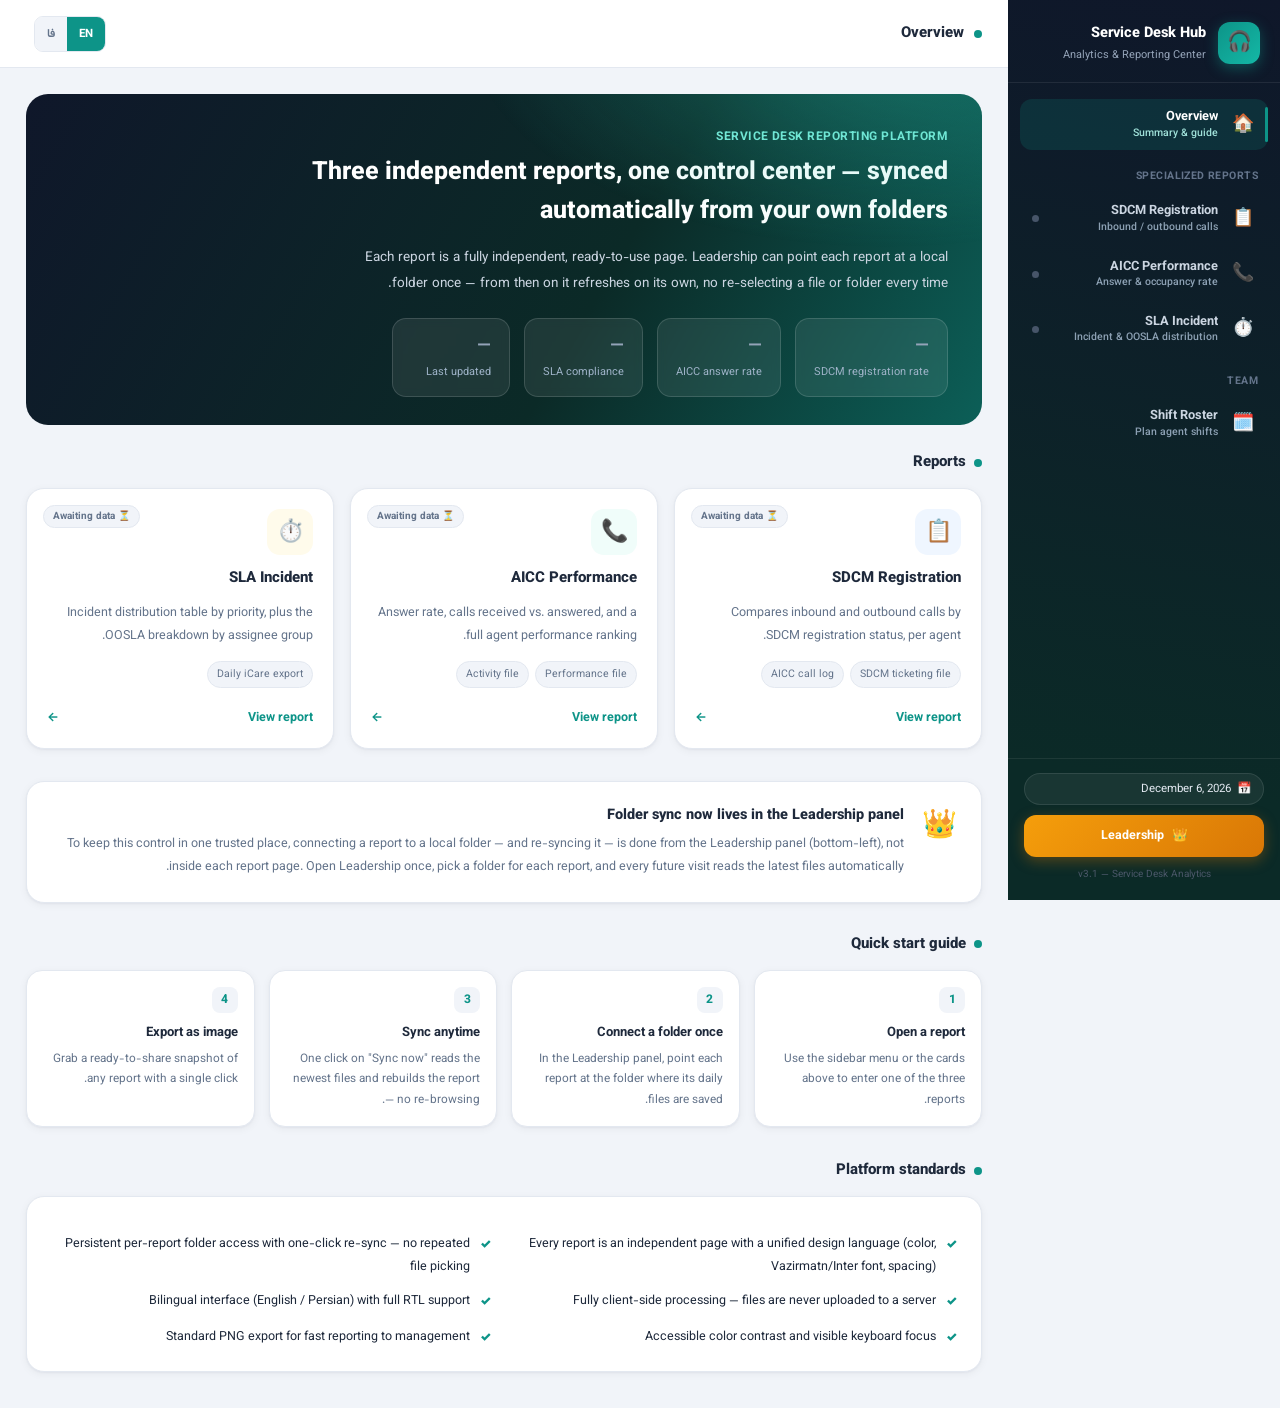
==== public/dashboard/index.html @ fbd374f7 "chore: baseline Service Desk Hub" ====
<!DOCTYPE html>
<html lang="en" dir="rtl">
<head>
<meta charset="UTF-8">
<meta name="viewport" content="width=device-width, initial-scale=1.0">
<title>Service Desk Analytics Hub</title>
<link rel="icon" href="data:image/svg+xml,%3Csvg xmlns='http://www.w3.org/2000/svg' viewBox='0 0 100 100'%3E%3Crect width='100' height='100' rx='22' fill='%230D9488'/%3E%3Ctext x='50' y='66' font-size='54' text-anchor='middle' fill='white' font-family='Arial'%3E%E2%97%8E%3C/text%3E%3C/svg%3E">
<!-- perf: XLSX only runs inside the three report iframes (each bundles its own copy) — not needed here. -->
<link rel="preconnect" href="https://fonts.googleapis.com" crossorigin>
<link rel="preconnect" href="https://fonts.gstatic.com" crossorigin>
<link rel="stylesheet" media="print" onload="this.media='all'"
      href="https://fonts.googleapis.com/css2?family=Vazirmatn:wght@400;500;600;700;800;900&family=Inter:wght@400;500;600;700;800&display=swap">
<noscript><link rel="stylesheet" href="https://fonts.googleapis.com/css2?family=Vazirmatn:wght@400;500;600;700;800;900&family=Inter:wght@400;500;600;700;800&display=swap"></noscript>
<style>
  :root{
    --bg:#FFFFFF; --panel:#FFFFFF; --panel-alt:#F1F4F9; --border:#E3E8F0;
    --text:#1E293B; --muted:#64748B; --teal:#0D9488; --teal-dark:#0B7A70; --amber:#D97706; --red:#DC2626; --blue:#2563EB;
    --shadow: 0 1px 2px rgba(15,23,42,0.04), 0 2px 8px rgba(15,23,42,0.05);
    --shadow-lg: 0 8px 24px rgba(15,23,42,0.10), 0 2px 6px rgba(15,23,42,0.06);
    --sidebar-w: 272px; --topbar-h: 68px;
  }
  *{ box-sizing:border-box; }
  html,body{ height:100%; }
  body{ margin:0; background:var(--panel-alt); color:var(--text); font-family:'Vazirmatn','Inter','Segoe UI',sans-serif; -webkit-font-smoothing:antialiased; }
  button,input,select{ font-family:inherit; }
  :focus-visible{ outline:2px solid var(--teal); outline-offset:2px; border-radius:6px; }
  @media (prefers-reduced-motion: reduce){ *{ animation-duration:0.01ms !important; transition-duration:0.01ms !important; } }

  .shell{ display:flex; min-height:100vh; }

  .sidebar{ width:var(--sidebar-w); flex-shrink:0; background:linear-gradient(190deg,#0F172A 0%, #0B2A27 85%); color:#E2E8F0; display:flex; flex-direction:column; position:sticky; top:0; height:100vh; z-index:40; transition:transform .25s ease; }
  .brand{ display:flex; align-items:center; gap:12px; padding:22px 20px 18px; border-bottom:1px solid rgba(255,255,255,0.08); }
  .brand-icon{ width:42px; height:42px; border-radius:12px; background:linear-gradient(135deg,var(--teal),#14B8A6); display:flex; align-items:center; justify-content:center; font-size:20px; box-shadow:0 4px 14px rgba(13,148,136,0.45); flex-shrink:0; }
  .brand-title{ font-size:14.5px; font-weight:800; color:#fff; }
  .brand-sub{ font-size:11px; color:#94A3B8; margin-top:2px; }

  .nav{ padding:16px 12px; display:flex; flex-direction:column; gap:4px; flex:1; overflow-y:auto; }
  .nav-group-label{ font-size:10.5px; color:#64748B; font-weight:700; letter-spacing:.04em; margin:14px 10px 4px; text-transform:uppercase; }
  .nav-item{ display:flex; align-items:center; gap:12px; width:100%; text-align:right; background:transparent; border:none; border-radius:12px; padding:10px 12px; cursor:pointer; color:#CBD5E1; position:relative; transition:background .15s, color .15s; }
  html[dir="ltr"] .nav-item{ text-align:left; }
  .nav-item:hover{ background:rgba(255,255,255,0.06); color:#fff; }
  .nav-item.active{ background:rgba(13,148,136,0.18); color:#fff; }
  .nav-item.active::before{ content:""; position:absolute; right:0; top:8px; bottom:8px; width:3px; border-radius:3px; background:var(--teal); }
  .nav-icon{ font-size:18px; width:26px; text-align:center; flex-shrink:0; }
  .nav-label{ display:flex; flex-direction:column; gap:1px; line-height:1.3; min-width:0; flex:1; }
  .nav-label b{ font-size:12.8px; font-weight:700; white-space:nowrap; overflow:hidden; text-overflow:ellipsis; }
  .nav-label small{ font-size:10.5px; color:#8CA0B3; font-weight:500; white-space:nowrap; overflow:hidden; text-overflow:ellipsis; }
  .nav-item.active .nav-label small{ color:#9FE0D8; }
  .nav-dot{ width:7px; height:7px; border-radius:50%; flex-shrink:0; background:#475569; }
  .nav-dot.ready{ background:#2DD4BF; box-shadow:0 0 0 3px rgba(45,212,191,0.18); }

  .sidebar-footer{ padding:14px 16px 18px; border-top:1px solid rgba(255,255,255,0.08); display:flex; flex-direction:column; gap:10px; }
  .date-chip{ display:inline-flex; align-items:center; gap:6px; background:rgba(255,255,255,0.06); border:1px solid rgba(255,255,255,0.1); color:#E2E8F0; font-size:11.5px; padding:6px 12px; border-radius:999px; }
  .lead-btn{ display:flex; align-items:center; justify-content:center; gap:8px; width:100%; background:linear-gradient(135deg,#F59E0B,#D97706); color:#fff; border:none; border-radius:12px; padding:11px 14px; font-size:12.5px; font-weight:700; cursor:pointer; box-shadow:0 4px 14px rgba(217,119,6,0.35); transition:transform .15s; }
  .lead-btn:hover{ transform:translateY(-1px); }
  .lead-btn.unlocked{ background:linear-gradient(135deg,#14B8A6,#0D9488); box-shadow:0 4px 14px rgba(13,148,136,0.35); }
  .version{ font-size:10px; color:#4B5768; text-align:center; }
  .sidebar-close{ display:none; margin-inline-start:auto; background:rgba(255,255,255,0.08); border:1px solid rgba(255,255,255,0.14); color:#fff; border-radius:8px; width:28px; height:28px; cursor:pointer; }

  .main{ flex:1; min-width:0; display:flex; flex-direction:column; }
  .topbar{ height:var(--topbar-h); flex-shrink:0; background:#fff; border-bottom:1px solid var(--border); display:flex; align-items:center; justify-content:space-between; padding:0 26px; position:sticky; top:0; z-index:30; }
  .crumb{ display:flex; align-items:center; gap:10px; font-size:15px; font-weight:800; }
  .crumb .eyebrow-dot{ width:8px; height:8px; border-radius:50%; background:var(--teal); }
  .topbar-actions{ display:flex; gap:8px; align-items:center; }
  .tbtn{ display:inline-flex; align-items:center; gap:6px; background:var(--panel-alt); border:1px solid var(--border); color:var(--text); border-radius:9px; padding:8px 14px; font-size:12.5px; cursor:pointer; font-weight:600; transition:.15s; text-decoration:none; }
  .tbtn:hover{ border-color:var(--teal); background:#F0FDFA; }
  .tbtn.small{ padding:6px 10px; font-size:11.5px; }
  .lang-switch{ display:flex; border:1px solid var(--border); border-radius:9px; overflow:hidden; }
  .lang-switch button{ background:var(--panel-alt); border:none; padding:8px 12px; font-size:11.5px; font-weight:700; cursor:pointer; color:var(--muted); }
  .lang-switch button.active{ background:var(--teal); color:#fff; }

  .content{ padding:26px; flex:1; }
  .tab-panel{ display:none; animation:fadeUp .35s ease; }
  .tab-panel.active{ display:block; }
  @keyframes fadeUp{ from{ opacity:0; transform:translateY(8px);} to{ opacity:1; transform:translateY(0);} }

  .hero{ background:linear-gradient(120deg,#0F172A 0%, #0B2A27 60%, #0D9488 140%); border-radius:22px; padding:34px 34px 28px; color:#fff; position:relative; overflow:hidden; margin-bottom:26px; }
  .hero::after{ content:""; position:absolute; inset:0; background:radial-gradient(420px 220px at 90% -20%, rgba(45,212,191,0.35), transparent); pointer-events:none; }
  .hero-eyebrow{ font-size:12px; font-weight:700; color:#7DEAD9; letter-spacing:.04em; text-transform:uppercase; position:relative; }
  .hero h1{ font-size:25px; font-weight:800; margin:8px 0 10px; position:relative; max-width:660px; line-height:1.55; }
  .hero p{ font-size:13.5px; color:#CBD5E1; max-width:620px; line-height:1.9; position:relative; }
  .hero-stats{ display:flex; gap:14px; margin-top:22px; flex-wrap:wrap; position:relative; }
  .hero-stat{ background:rgba(255,255,255,0.08); border:1px solid rgba(255,255,255,0.14); border-radius:14px; padding:12px 18px; backdrop-filter:blur(4px); min-width:118px; }
  .hero-stat b{ display:block; font-size:18px; font-weight:800; }
  .hero-stat span{ font-size:11px; color:#9FB3C8; }
  .hero-stat.good b{ color:#7DEAD9; }
  .hero-stat.warn b{ color:#FCD34D; }
  .hero-stat.muted b{ color:#94A3B8; }

  .section-title{ font-size:15px; font-weight:800; margin:0 0 14px; display:flex; align-items:center; gap:8px; }
  .section-title .dot{ width:8px; height:8px; border-radius:50%; background:var(--teal); }

  .card-grid{ display:grid; grid-template-columns:repeat(3,1fr); gap:16px; margin-bottom:32px; }
  @media (max-width:1100px){ .card-grid{ grid-template-columns:1fr 1fr; } }
  @media (max-width:700px){ .card-grid{ grid-template-columns:1fr; } }
  .report-card{ background:var(--panel); border:1px solid var(--border); border-radius:18px; padding:20px; box-shadow:var(--shadow); display:flex; flex-direction:column; gap:12px; cursor:pointer; transition:transform .18s, box-shadow .18s, border-color .18s; position:relative; }
  .report-card:hover{ transform:translateY(-3px); box-shadow:var(--shadow-lg); border-color:var(--teal); }
  .rc-icon{ width:46px; height:46px; border-radius:13px; display:flex; align-items:center; justify-content:center; font-size:22px; }
  .rc-icon.blue{ background:#EFF6FF; } .rc-icon.teal{ background:#F0FDFA; } .rc-icon.amber{ background:#FFFBEB; }
  .rc-title{ font-size:15px; font-weight:800; }
  .rc-desc{ font-size:12.5px; color:var(--muted); line-height:1.8; }
  .rc-meta{ display:flex; flex-wrap:wrap; gap:6px; margin-top:2px; }
  .rc-chip{ font-size:10.5px; background:var(--panel-alt); border:1px solid var(--border); color:var(--muted); padding:4px 9px; border-radius:999px; }
  .rc-badge{ position:absolute; top:16px; left:16px; font-size:10px; font-weight:700; padding:3px 9px; border-radius:999px; }
  .rc-badge.ready{ background:#F0FDFA; color:var(--teal-dark); border:1px solid #99E6DC; }
  .rc-badge.pending{ background:var(--panel-alt); color:var(--muted); border:1px solid var(--border); }
  .rc-cta{ margin-top:auto; display:flex; align-items:center; justify-content:space-between; font-size:12.5px; font-weight:700; color:var(--teal); padding-top:8px; }

  .info-callout{ background:var(--panel); border:1px solid var(--border); border-radius:18px; padding:22px 24px; box-shadow:var(--shadow); margin-bottom:30px; display:flex; gap:18px; align-items:flex-start; }
  .info-callout .fc-icon{ font-size:28px; flex-shrink:0; }
  .info-callout h3{ font-size:14.5px; margin:0 0 6px; font-weight:800; }
  .info-callout p{ font-size:12.5px; color:var(--muted); line-height:1.85; margin:0; }

  .guide-grid{ display:grid; grid-template-columns:repeat(4,1fr); gap:14px; margin-bottom:32px; }
  @media (max-width:900px){ .guide-grid{ grid-template-columns:1fr 1fr; } }
  @media (max-width:520px){ .guide-grid{ grid-template-columns:1fr; } }
  .guide-step{ background:var(--panel); border:1px solid var(--border); border-radius:16px; padding:16px; box-shadow:var(--shadow); }
  .guide-num{ width:26px; height:26px; border-radius:8px; background:var(--panel-alt); color:var(--teal); font-weight:800; font-size:12px; display:flex; align-items:center; justify-content:center; margin-bottom:10px; }
  .guide-step h4{ font-size:13px; margin:0 0 6px; font-weight:700; }
  .guide-step p{ font-size:11.8px; color:var(--muted); line-height:1.75; margin:0; }

  .standards-panel{ background:var(--panel); border:1px solid var(--border); border-radius:18px; padding:22px 24px; box-shadow:var(--shadow); margin-bottom:10px; }
  .standards-grid{ display:grid; grid-template-columns:repeat(2,1fr); gap:12px 26px; margin-top:14px; }
  @media (max-width:760px){ .standards-grid{ grid-template-columns:1fr; } }
  .standard-item{ display:flex; align-items:flex-start; gap:10px; font-size:12.5px; color:var(--text); line-height:1.8; }
  .standard-item .chk{ color:var(--teal); font-weight:900; flex-shrink:0; margin-top:1px; }

  .frame-head{ display:flex; align-items:center; justify-content:space-between; flex-wrap:wrap; gap:10px; margin-bottom:14px; }
  .frame-head-text h2{ font-size:16.5px; margin:0 0 4px; font-weight:800; }
  .frame-head-text p{ font-size:12px; color:var(--muted); margin:0; max-width:560px; line-height:1.8; }
  .frame-actions{ display:flex; gap:8px; }
  .frame-wrap{ background:#fff; border:1px solid var(--border); border-radius:18px; overflow:hidden; box-shadow:var(--shadow-lg); }
  .frame-wrap iframe{ width:100%; height:80vh; min-height:640px; border:none; display:block; background:#fff; }
  .frame-wrap:fullscreen iframe{ height:100vh; }

  .lead-overlay{ position:fixed; inset:0; background:rgba(15,23,42,0.55); backdrop-filter:blur(2px); z-index:200; display:none; align-items:center; justify-content:center; padding:20px; }
  .lead-overlay.show{ display:flex; }
  .lead-modal{ background:#fff; border-radius:18px; padding:26px; width:100%; max-width:420px; box-shadow:var(--shadow-lg); }
  .lead-modal h3{ font-size:15px; margin:0 0 6px; font-weight:800; }
  .lead-modal p{ font-size:12px; color:var(--muted); margin:0 0 14px; line-height:1.8; }
  .lead-modal input{ width:100%; border:1px solid var(--border); border-radius:10px; padding:11px 14px; font-size:13px; margin-bottom:12px; direction:ltr; text-align:left; }
  .lead-modal .lead-actions{ display:flex; gap:8px; justify-content:flex-end; }
  .lead-modal .err-msg{ color:var(--red); font-size:11.5px; margin:-6px 0 12px; display:none; }

  .lead-drawer{ position:fixed; inset:0; background:rgba(15,23,42,0.5); z-index:190; display:none; align-items:stretch; justify-content:flex-end; }
  .lead-drawer.show{ display:flex; }
  .lead-panel{ width:560px; max-width:94vw; background:#fff; height:100%; overflow-y:auto; padding:26px; box-shadow:-10px 0 30px rgba(0,0,0,.2); }
  .lead-panel-head{ display:flex; align-items:center; justify-content:space-between; margin-bottom:6px; }
  .lead-panel-head h3{ font-size:16px; margin:0; font-weight:800; display:flex; align-items:center; gap:8px; }
  .lead-badge{ font-size:10px; font-weight:700; background:#FEF3C7; color:#92400E; border:1px solid #FDE68A; padding:3px 9px; border-radius:999px; }
  .lead-close{ background:var(--panel-alt); border:1px solid var(--border); border-radius:8px; width:30px; height:30px; cursor:pointer; font-size:14px; }
  .lead-note{ font-size:11.8px; color:var(--muted); line-height:1.85; margin:10px 0 20px; background:var(--panel-alt); border:1px solid var(--border); border-radius:12px; padding:12px 14px; }
  .lead-row{ border:1px solid var(--border); border-radius:14px; padding:14px; margin-bottom:14px; }
  .lead-row-label{ font-size:12.5px; font-weight:700; margin-bottom:10px; display:flex; align-items:center; gap:6px; }
  .lead-sub-label{ font-size:10.5px; color:var(--muted); font-weight:700; text-transform:uppercase; letter-spacing:.03em; margin:10px 0 6px; }
  .folder-sync-row{ display:flex; align-items:center; gap:8px; flex-wrap:wrap; }
  .folder-status-text{ font-size:11px; color:var(--muted); flex:1; min-width:140px; }
  .lead-row input[type=url]{ width:100%; border:1px solid var(--border); border-radius:9px; padding:9px 11px; font-size:11.8px; direction:ltr; text-align:left; margin-bottom:8px; }
  .lead-row-actions{ display:flex; align-items:center; justify-content:space-between; gap:8px; flex-wrap:wrap; }
  .lead-auto{ font-size:11px; color:var(--muted); display:flex; align-items:center; gap:5px; }
  .lead-interval{ width:44px; border:1px solid var(--border); border-radius:6px; padding:3px 5px; font-size:11px; text-align:center; }
  .lead-divider{ border:none; border-top:1px dashed var(--border); margin:12px 0; }
  .lead-logout{ margin-top:6px; width:100%; }

  .hamburger{ display:none; width:38px; height:38px; border-radius:10px; border:1px solid var(--border); background:#fff; align-items:center; justify-content:center; font-size:16px; cursor:pointer; }
  .backdrop{ display:none; position:fixed; inset:0; background:rgba(15,23,42,0.45); z-index:39; }
  .backdrop.show{ display:block; }
  @media (max-width:960px){
    .sidebar{ position:fixed; right:0; top:0; transform:translateX(100%); box-shadow:-10px 0 30px rgba(0,0,0,0.25); }
    .sidebar.open{ transform:translateX(0); }
    .sidebar-close{ display:block; }
    .hamburger{ display:flex; }
    .card-grid, .guide-grid{ grid-template-columns:1fr; }
    .content{ padding:16px; }
    .hero{ padding:24px 18px; }
    .topbar{ padding:0 14px; }
    .info-callout{ flex-direction:column; }
  }

  /* ---------- Roster ---------- */
  .roster-toolbar{ display:flex; align-items:center; justify-content:space-between; flex-wrap:wrap; gap:10px; margin-bottom:16px; }
  .roster-week-nav{ display:flex; align-items:center; gap:8px; }
  .roster-week-label{ font-size:12.5px; font-weight:700; color:var(--text); background:var(--panel-alt); border:1px solid var(--border); border-radius:9px; padding:8px 14px; min-width:170px; text-align:center; }
  .roster-add-row{ display:flex; align-items:center; gap:8px; flex-wrap:wrap; }
  .roster-add-row select, .roster-add-row input{ border:1px solid var(--border); border-radius:9px; padding:8px 10px; font-size:12px; }
  .roster-wrap{ background:var(--panel); border:1px solid var(--border); border-radius:18px; box-shadow:var(--shadow); overflow-x:auto; padding:6px; }
  table.roster-table{ border-collapse:separate; border-spacing:0 6px; width:100%; min-width:760px; }
  table.roster-table th{ font-size:11.5px; font-weight:700; color:var(--muted); text-align:center; padding:6px 8px; }
  table.roster-table th.today-col{ color:var(--teal-dark); }
  table.roster-table td{ padding:4px 6px; text-align:center; }
  table.roster-table td.agent-col, table.roster-table th.agent-col{ text-align:right; min-width:190px; position:sticky; right:0; background:var(--panel-alt); border-radius:12px 0 0 12px; }
  html[dir="ltr"] table.roster-table td.agent-col, html[dir="ltr"] table.roster-table th.agent-col{ text-align:left; right:auto; left:0; border-radius:0 12px 12px 0; }
  table.roster-table th.agent-col{ background:transparent; }
  table.roster-table tr td{ background:var(--panel-alt); }
  table.roster-table tr td:first-child{ border-radius:12px 0 0 12px; }
  html[dir="ltr"] table.roster-table tr td:first-child{ border-radius:0 12px 12px 0; }
  table.roster-table tr td:last-child{ border-radius:0 12px 12px 0; }
  html[dir="ltr"] table.roster-table tr td:last-child{ border-radius:12px 0 0 12px; }
  .agent-row-inner{ display:flex; align-items:center; gap:10px; padding:8px 4px; }
  .agent-avatar{ width:32px; height:32px; border-radius:50%; background:linear-gradient(135deg,var(--teal),#14B8A6); color:#fff; display:flex; align-items:center; justify-content:center; font-size:12px; font-weight:800; flex-shrink:0; text-transform:uppercase; }
  .agent-name{ font-size:12.5px; font-weight:700; overflow:hidden; text-overflow:ellipsis; white-space:nowrap; flex:1; }
  .agent-rm{ background:transparent; border:none; color:var(--red); cursor:pointer; font-size:13px; opacity:.55; flex-shrink:0; }
  .agent-rm:hover{ opacity:1; }
  .shift-chip{ display:flex; align-items:center; justify-content:center; min-width:64px; height:38px; border-radius:10px; font-size:11.5px; font-weight:800; cursor:default; margin:0 auto; letter-spacing:.02em; }
  .shift-chip.editable{ cursor:pointer; transition:transform .1s; border:2px solid transparent; }
  .shift-chip.editable:hover{ transform:scale(1.05); }
  .shift-chip.editable:active{ transform:scale(.96); }
  .roster-legend{ display:flex; flex-wrap:wrap; gap:10px; margin-top:16px; align-items:center; }
  .roster-legend .lg-item{ display:flex; align-items:center; gap:6px; font-size:11.5px; color:var(--muted); font-weight:600; }
  .roster-legend .lg-swatch{ width:14px; height:14px; border-radius:5px; }
  .roster-hint{ font-size:11px; color:var(--muted); margin-top:8px; }

  /* ---------- Roster v3 additions ---------- */
  table.roster-table th.holiday-col{ background:#FEF2F2; color:#B91C1C; }
  table.roster-table td.holiday-col{ background:#FEF2F2; }
  table.roster-table td.holiday-col .shift-chip{ box-shadow:inset 0 0 0 1px #FCA5A5; }
  .jalali-sub{ display:block; font-size:9.5px; color:var(--muted); font-weight:600; direction:ltr; }
  th.holiday-col .jalali-sub{ color:#B91C1C; }
  .shift-cell{ display:flex; flex-direction:column; align-items:center; gap:3px; }
  .hq-tag{ font-size:8.5px; font-weight:800; letter-spacing:.03em; background:#CFFAFE; color:#0E7490; border:1px solid #67E8F9; border-radius:6px; padding:1px 6px; cursor:default; }
  .hq-tag.editable{ cursor:pointer; }
  .oncall-bar{ display:flex; align-items:center; gap:10px; background:linear-gradient(90deg,#ECFDF5,#F0FDFA); border:1px solid #99E6DC; border-radius:12px; padding:10px 16px; margin-bottom:14px; font-size:12.5px; font-weight:700; flex-wrap:wrap; }
  .oncall-icon{ font-size:16px; }
  .oncall-label{ color:var(--teal-dark); }
  .oncall-select{ border:1px solid var(--border); border-radius:8px; padding:6px 10px; font-size:12px; font-weight:700; }
  .oncall-name{ background:#fff; border:1px solid var(--border); border-radius:999px; padding:4px 12px; }
  .leave-req-panel{ background:var(--panel); border:1px solid var(--border); border-radius:16px; padding:16px 18px; margin-top:16px; }
  .leave-req-title{ font-size:12.5px; font-weight:800; margin-bottom:12px; }
  .leave-req-grid{ display:grid; grid-template-columns:repeat(7,1fr); gap:10px; }
  @media (max-width:900px){ .leave-req-grid{ grid-template-columns:repeat(3,1fr); } }
  @media (max-width:560px){ .leave-req-grid{ grid-template-columns:repeat(2,1fr); } }
  .leave-req-day-label{ font-size:10.5px; font-weight:700; color:var(--muted); margin-bottom:6px; }
  .leave-req-chips{ display:flex; flex-wrap:wrap; gap:5px; min-height:22px; }
  .leave-req-chip{ display:inline-flex; align-items:center; gap:4px; background:#FDF2F8; color:#9D174D; border:1px solid #FBCFE8; font-size:10.5px; font-weight:700; padding:3px 7px; border-radius:999px; }
  .leave-req-chip button{ background:transparent; border:none; color:#9D174D; cursor:pointer; font-size:10px; padding:0; opacity:.6; }
  .leave-req-chip button:hover{ opacity:1; }
  .leave-req-empty{ font-size:11px; color:#CBD5E1; }
  .leave-req-input{ width:100%; margin-top:6px; border:1px solid var(--border); border-radius:7px; padding:5px 8px; font-size:11px; }
  .shiftmgr-row{ display:flex; align-items:center; gap:10px; padding:8px 0; border-bottom:1px solid var(--border); }
  .lead-modal input.shiftmgr-color{ width:34px !important; height:34px !important; border:1px solid var(--border) !important; border-radius:8px !important; padding:2px !important; cursor:pointer; flex:0 0 auto; margin-bottom:0 !important; }
  .lead-modal input.shiftmgr-label, .lead-modal input.holiday-label{ flex:1; width:auto !important; border:1px solid var(--border) !important; border-radius:8px !important; padding:7px 10px !important; font-size:12px !important; direction:auto !important; text-align:inherit !important; margin-bottom:0 !important; color:var(--text) !important; }
  .shiftmgr-builtin{ font-size:10px; color:var(--muted); background:var(--panel-alt); padding:3px 8px; border-radius:999px; flex:0 0 auto; white-space:nowrap; }
  .shiftmgr-add{ display:flex; align-items:center; gap:8px; margin-top:12px; }
  .lead-modal .shiftmgr-add input[type=text], .lead-modal .shiftmgr-add input[type=date]{ flex:1; width:auto !important; border:1px solid var(--border) !important; border-radius:8px !important; padding:8px 10px !important; font-size:12px !important; margin-bottom:0 !important; }
  .lead-modal .shiftmgr-add input[type=color]{ width:34px !important; height:34px !important; padding:2px !important; border-radius:8px !important; margin-bottom:0 !important; flex:0 0 auto; }
  .holiday-date{ font-size:11.5px; font-weight:700; direction:ltr; white-space:nowrap; }
  .jalali-select-row{ display:flex; gap:6px; align-items:center; }
  .jalali-select-row select, .jalali-select-row input{ border:1px solid var(--border) !important; border-radius:8px !important; padding:7px 8px !important; font-size:12px !important; margin-bottom:0 !important; width:auto !important; }
  .jalali-select-row input{ width:64px !important; text-align:center !important; }
</style>
</head>
<body>
<div class="shell">
  <div class="backdrop" id="backdrop"></div>

  <aside class="sidebar" id="sidebar">
    <div class="brand">
      <div class="brand-icon">🎧</div>
      <div>
        <div class="brand-title">Service Desk Hub</div>
        <div class="brand-sub" data-i18n="brandSub">Analytics & Reporting Center</div>
      </div>
      <button class="sidebar-close" id="sidebarClose" aria-label="Close menu">✕</button>
    </div>

    <nav class="nav">
      <button class="nav-item active" data-tab="overview">
        <span class="nav-icon">🏠</span>
        <span class="nav-label"><b data-i18n="navOverview">Overview</b><small data-i18n="navOverviewSub">Summary & guide</small></span>
      </button>

      <div class="nav-group-label" data-i18n="navGroupReports">Specialized reports</div>

      <button class="nav-item" data-tab="sdcm">
        <span class="nav-icon">📋</span>
        <span class="nav-label"><b data-i18n="navSdcm">SDCM Registration</b><small data-i18n="navSdcmSub">Inbound / outbound calls</small></span>
        <span class="nav-dot" id="nav-dot-sdcm"></span>
      </button>

      <button class="nav-item" data-tab="aicc">
        <span class="nav-icon">📞</span>
        <span class="nav-label"><b data-i18n="navAicc">AICC Performance</b><small data-i18n="navAiccSub">Answer & occupancy rate</small></span>
        <span class="nav-dot" id="nav-dot-aicc"></span>
      </button>

      <button class="nav-item" data-tab="sla">
        <span class="nav-icon">⏱️</span>
        <span class="nav-label"><b data-i18n="navSla">SLA Incident</b><small data-i18n="navSlaSub">Incident & OOSLA distribution</small></span>
        <span class="nav-dot" id="nav-dot-sla"></span>
      </button>

      <div class="nav-group-label" data-i18n="navGroupTeam">Team</div>
      <button class="nav-item" data-tab="roster">
        <span class="nav-icon">🗓️</span>
        <span class="nav-label"><b data-i18n="navRoster">Shift Roster</b><small data-i18n="navRosterSub">Plan agent shifts</small></span>
      </button>
    </nav>

    <div class="sidebar-footer">
      <div class="date-chip">📅 <span id="today-str">—</span></div>
      <button class="lead-btn" id="leadBtn">👑 <span data-i18n="leadBtnLocked">Leadership</span></button>
      <div class="version">v3.1 — Service Desk Analytics</div>
    </div>
  </aside>

  <main class="main">
    <header class="topbar">
      <div style="display:flex; align-items:center; gap:12px;">
        <button class="hamburger" id="hamburger" aria-label="Open menu">☰</button>
        <div class="crumb"><span class="eyebrow-dot"></span><span id="crumb-title" data-i18n="navOverview">Overview</span></div>
      </div>
      <div class="topbar-actions">
        <div class="lang-switch">
          <button id="langEnBtn" class="active">EN</button>
          <button id="langFaBtn">فا</button>
        </div>
        <div id="topbarActions"></div>
      </div>
    </header>

    <section class="content">

      <!-- ===================== OVERVIEW ===================== -->
      <div class="tab-panel active" id="tab-overview">
        <div class="hero">
          <div class="hero-eyebrow" data-i18n="heroEyebrow">Service Desk Reporting Platform</div>
          <h1 data-i18n="heroTitle">Three independent reports, one control center — synced automatically from your own folders</h1>
          <p data-i18n="heroText">Each report is a fully independent, ready-to-use page. Leadership can point each report at a local folder once — from then on it refreshes on its own, no re-selecting a file or folder every time.</p>
          <div class="hero-stats" id="hero-stats">
            <div class="hero-stat muted"><b>—</b><span data-i18n="statSdcm">SDCM registration rate</span></div>
            <div class="hero-stat muted"><b>—</b><span data-i18n="statAicc">AICC answer rate</span></div>
            <div class="hero-stat muted"><b>—</b><span data-i18n="statSla">SLA compliance</span></div>
            <div class="hero-stat muted"><b>—</b><span data-i18n="statUpdated">Last updated</span></div>
          </div>
        </div>

        <div class="section-title"><span class="dot"></span><span data-i18n="sectionReports">Reports</span></div>
        <div class="card-grid">
          <div class="report-card" data-tab="sdcm">
            <div class="rc-badge pending" id="rc-badge-sdcm" data-i18n="badgePending">⏳ Awaiting data</div>
            <div class="rc-icon blue">📋</div>
            <div class="rc-title" data-i18n="navSdcm">SDCM Registration Report</div>
            <div class="rc-desc" data-i18n="rcSdcmDesc">Compares inbound and outbound calls by SDCM registration status, per agent.</div>
            <div class="rc-meta"><span class="rc-chip" data-i18n="chipSdcmTicket">SDCM ticketing file</span><span class="rc-chip" data-i18n="chipAiccLog">AICC call log</span></div>
            <div class="rc-cta"><span data-i18n="ctaView">View report</span><span>←</span></div>
          </div>

          <div class="report-card" data-tab="aicc">
            <div class="rc-badge pending" id="rc-badge-aicc" data-i18n="badgePending">⏳ Awaiting data</div>
            <div class="rc-icon teal">📞</div>
            <div class="rc-title" data-i18n="navAicc">AICC Agent Performance Dashboard</div>
            <div class="rc-desc" data-i18n="rcAiccDesc">Answer rate, calls received vs. answered, and a full agent performance ranking.</div>
            <div class="rc-meta"><span class="rc-chip" data-i18n="chipPerf">Performance file</span><span class="rc-chip" data-i18n="chipActivity">Activity file</span></div>
            <div class="rc-cta"><span data-i18n="ctaView">View report</span><span>←</span></div>
          </div>

          <div class="report-card" data-tab="sla">
            <div class="rc-badge pending" id="rc-badge-sla" data-i18n="badgePending">⏳ Awaiting data</div>
            <div class="rc-icon amber">⏱️</div>
            <div class="rc-title" data-i18n="navSla">Incident SLA Distribution</div>
            <div class="rc-desc" data-i18n="rcSlaDesc">Incident distribution table by priority, plus the OOSLA breakdown by assignee group.</div>
            <div class="rc-meta"><span class="rc-chip" data-i18n="chipIcare">Daily iCare export</span></div>
            <div class="rc-cta"><span data-i18n="ctaView">View report</span><span>←</span></div>
          </div>
        </div>

        <div class="info-callout">
          <div class="fc-icon">👑</div>
          <div>
            <h3 data-i18n="calloutTitle">Folder sync now lives in the Leadership panel</h3>
            <p data-i18n="calloutText">To keep this control in one trusted place, connecting a report to a local folder — and re-syncing it — is done from the Leadership panel (bottom-left), not inside each report page. Open Leadership once, pick a folder for each report, and every future visit reads the latest files automatically.</p>
          </div>
        </div>

        <div class="section-title"><span class="dot"></span><span data-i18n="sectionGuide">Quick start guide</span></div>
        <div class="guide-grid">
          <div class="guide-step"><div class="guide-num">1</div><h4 data-i18n="guide1Title">Open a report</h4><p data-i18n="guide1Text">Use the sidebar menu or the cards above to enter one of the three reports.</p></div>
          <div class="guide-step"><div class="guide-num">2</div><h4 data-i18n="guide2Title">Connect a folder once</h4><p data-i18n="guide2Text">In the Leadership panel, point each report at the folder where its daily files are saved.</p></div>
          <div class="guide-step"><div class="guide-num">3</div><h4 data-i18n="guide3Title">Sync anytime</h4><p data-i18n="guide3Text">One click on "Sync now" reads the newest files and rebuilds the report — no re-browsing.</p></div>
          <div class="guide-step"><div class="guide-num">4</div><h4 data-i18n="guide4Title">Export as image</h4><p data-i18n="guide4Text">Grab a ready-to-share snapshot of any report with a single click.</p></div>
        </div>

        <div class="section-title"><span class="dot"></span><span data-i18n="sectionStandards">Platform standards</span></div>
        <div class="standards-panel">
          <div class="standards-grid">
            <div class="standard-item"><span class="chk">✓</span><span data-i18n="std1">Every report is an independent page with a unified design language (color, Vazirmatn/Inter font, spacing)</span></div>
            <div class="standard-item"><span class="chk">✓</span><span data-i18n="std2">Persistent per-report folder access with one-click re-sync — no repeated file picking</span></div>
            <div class="standard-item"><span class="chk">✓</span><span data-i18n="std3">Fully client-side processing — files are never uploaded to a server</span></div>
            <div class="standard-item"><span class="chk">✓</span><span data-i18n="std4">Bilingual interface (English / Persian) with full RTL support</span></div>
            <div class="standard-item"><span class="chk">✓</span><span data-i18n="std5">Accessible color contrast and visible keyboard focus</span></div>
            <div class="standard-item"><span class="chk">✓</span><span data-i18n="std6">Standard PNG export for fast reporting to management</span></div>
          </div>
        </div>
      </div>

      <!-- ===================== SDCM ===================== -->
      <div class="tab-panel" id="tab-sdcm">
        <div class="frame-head">
          <div class="frame-head-text">
            <h2>📋 <span data-i18n="navSdcm">SDCM Registration Report</span></h2>
            <p data-i18n="frameSdcmDesc">Connect this report to its data folder from the Leadership panel, or open it directly.</p>
          </div>
          <div class="frame-actions">
            <button class="tbtn" data-fullscreen="frame-sdcm">⛶ <span data-i18n="fullscreen">Fullscreen</span></button>
            <a class="tbtn" href="SDCM_Registration_Report.html" target="_blank" rel="noopener">↗ <span data-i18n="openNewTab">Open in new tab</span></a>
          </div>
        </div>
        <div class="frame-wrap" id="frame-sdcm">
          <iframe id="iframe-sdcm" data-src="SDCM_Registration_Report.html" title="SDCM Registration Report"></iframe>
        </div>
      </div>

      <!-- ===================== AICC ===================== -->
      <div class="tab-panel" id="tab-aicc">
        <div class="frame-head">
          <div class="frame-head-text">
            <h2>📞 <span data-i18n="navAicc">AICC Agent Performance Dashboard</span></h2>
            <p data-i18n="frameAiccDesc">Connect this report to its data folder from the Leadership panel, or open it directly.</p>
          </div>
          <div class="frame-actions">
            <button class="tbtn" data-fullscreen="frame-aicc">⛶ <span data-i18n="fullscreen">Fullscreen</span></button>
            <a class="tbtn" href="Service_Desk_AICC_Agent_Performance_Dashboard.html" target="_blank" rel="noopener">↗ <span data-i18n="openNewTab">Open in new tab</span></a>
          </div>
        </div>
        <div class="frame-wrap" id="frame-aicc">
          <iframe id="iframe-aicc" data-src="Service_Desk_AICC_Agent_Performance_Dashboard.html" title="AICC Agent Performance Dashboard"></iframe>
        </div>
      </div>

      <!-- ===================== SLA ===================== -->
      <div class="tab-panel" id="tab-sla">
        <div class="frame-head">
          <div class="frame-head-text">
            <h2>⏱️ <span data-i18n="navSla">Incident SLA Distribution</span></h2>
            <p data-i18n="frameSlaDesc">Connect this report to its data folder from the Leadership panel, or open it directly.</p>
          </div>
          <div class="frame-actions">
            <button class="tbtn" data-fullscreen="frame-sla">⛶ <span data-i18n="fullscreen">Fullscreen</span></button>
            <a class="tbtn" href="Incident_SLA_Distribution_Dashboard.html" target="_blank" rel="noopener">↗ <span data-i18n="openNewTab">Open in new tab</span></a>
          </div>
        </div>
        <div class="frame-wrap" id="frame-sla">
          <iframe id="iframe-sla" data-src="Incident_SLA_Distribution_Dashboard.html" title="Incident SLA Distribution Dashboard"></iframe>
        </div>
      </div>

      <!-- ===================== ROSTER (standalone file — consistent with the other 3 reports) ===================== -->
      <div class="tab-panel" id="tab-roster">
        <div class="frame-head">
          <div class="frame-head-text">
            <h2>🗓️ <span data-i18n="navRoster">Shift Roster</span></h2>
            <p data-i18n="rosterDesc">Weekly shift plan for the service desk team. Click a cell to cycle through Normal / PM / Leave / Off. Only Leadership can edit.</p>
          </div>
          <div class="frame-actions">
            <button class="tbtn" data-fullscreen="frame-roster">⛶ <span data-i18n="fullscreen">Fullscreen</span></button>
            <a class="tbtn" href="Shift_Roster.html" target="_blank" rel="noopener">↗ <span data-i18n="openNewTab">Open in new tab</span></a>
          </div>
        </div>
        <div class="frame-wrap" id="frame-roster">
          <iframe id="iframe-roster" data-src="Shift_Roster.html" title="Shift Roster"></iframe>
        </div>
      </div>

    </section>
  </main>
</div>

<!-- ===================== LEADERSHIP GATE ===================== -->
<div class="lead-overlay" id="leadOverlay">
  <div class="lead-modal">
    <h3 data-i18n="gateTitle">🔐 Leadership Access</h3>
    <p data-i18n="gateText">This area lets you connect report folders and edit the roster. Please enter the passcode.</p>
    <input type="password" id="leadPassInput" data-i18n-placeholder="gatePlaceholder" placeholder="Passcode">
    <div class="err-msg" id="leadErr" data-i18n="gateErr">Incorrect passcode</div>
    <div class="lead-actions">
      <button class="tbtn" id="leadCancelBtn" type="button" data-i18n="cancel">Cancel</button>
      <button class="tbtn" id="leadSubmitBtn" type="button" style="background:var(--teal); color:#fff; border-color:var(--teal);" data-i18n="submit">Enter</button>
    </div>
  </div>
</div>

<!-- ===================== LEADERSHIP DRAWER ===================== -->
<div class="lead-drawer" id="leadDrawer">
  <div class="lead-panel">
    <div class="lead-panel-head">
      <h3>🔌 <span data-i18n="drawerTitle">Data Connections</span> <span class="lead-badge" data-i18n="drawerBadge">Leadership only</span></h3>
      <button class="lead-close" id="leadCloseBtn" type="button">✕</button>
    </div>
    <div class="lead-note" data-i18n="drawerNote">Pick a local folder once per report — permission is remembered by the browser, so future visits sync with a single click, no re-browsing. You can also enter an API URL instead if you prefer to pull files from a server.</div>
    <div id="leadRows"></div>
    <button class="tbtn lead-logout" id="leadLogoutBtn" type="button" data-i18n="drawerLogout">🔒 Exit leadership mode</button>
  </div>
</div>

<div class="toast" id="toast" style="position:fixed; bottom:24px; left:50%; transform:translateX(-50%); background:#0F172A; color:#fff; padding:10px 18px; border-radius:10px; font-size:12.5px; opacity:0; pointer-events:none; transition:opacity .25s; z-index:300;"></div>

<script>
/* =========================================================================
   I18N
   ========================================================================= */
const SHELL_I18N = {
  en: {
    brandSub:"Analytics & Reporting Center", navOverview:"Overview", navOverviewSub:"Summary & guide",
    navGroupReports:"Specialized reports", navSdcm:"SDCM Registration", navSdcmSub:"Inbound / outbound calls",
    navAicc:"AICC Performance", navAiccSub:"Answer & occupancy rate", navSla:"SLA Incident", navSlaSub:"Incident & OOSLA distribution",
    navGroupTeam:"Team", navRoster:"Shift Roster", navRosterSub:"Plan agent shifts",
    leadBtnLocked:"Leadership", leadBtnUnlocked:"Leadership (unlocked)",
    heroEyebrow:"Service Desk Reporting Platform",
    heroTitle:"Three independent reports, one control center — synced automatically from your own folders",
    heroText:"Each report is a fully independent, ready-to-use page. Leadership can point each report at a local folder once — from then on it refreshes on its own, no re-selecting a file or folder every time.",
    statSdcm:"SDCM registration rate", statAicc:"AICC answer rate", statSla:"SLA compliance", statUpdated:"Last updated",
    sectionReports:"Reports", badgePending:"⏳ Awaiting data", badgeReady:"✅ Ready",
    rcSdcmDesc:"Compares inbound and outbound calls by SDCM registration status, per agent.",
    chipSdcmTicket:"SDCM ticketing file", chipAiccLog:"AICC call log", ctaView:"View report",
    rcAiccDesc:"Answer rate, calls received vs. answered, and a full agent performance ranking.",
    chipPerf:"Performance file", chipActivity:"Activity file",
    rcSlaDesc:"Incident distribution table by priority, plus the OOSLA breakdown by assignee group.",
    chipIcare:"Daily iCare export",
    calloutTitle:"Folder sync now lives in the Leadership panel",
    calloutText:"To keep this control in one trusted place, connecting a report to a local folder — and re-syncing it — is done from the Leadership panel (bottom-left), not inside each report page. Open Leadership once, pick a folder for each report, and every future visit reads the latest files automatically.",
    sectionGuide:"Quick start guide",
    guide1Title:"Open a report", guide1Text:"Use the sidebar menu or the cards above to enter one of the three reports.",
    guide2Title:"Connect a folder once", guide2Text:"In the Leadership panel, point each report at the folder where its daily files are saved.",
    guide3Title:"Sync anytime", guide3Text:"One click on \"Sync now\" reads the newest files and rebuilds the report — no re-browsing.",
    guide4Title:"Export as image", guide4Text:"Grab a ready-to-share snapshot of any report with a single click.",
    sectionStandards:"Platform standards",
    std1:"Every report is an independent page with a unified design language (color, Vazirmatn/Inter font, spacing)",
    std2:"Persistent per-report folder access with one-click re-sync — no repeated file picking",
    std3:"Fully client-side processing — files are never uploaded to a server",
    std4:"Bilingual interface (English / Persian) with full RTL support",
    std5:"Accessible color contrast and visible keyboard focus",
    std6:"Standard PNG export for fast reporting to management",
    frameSdcmDesc:"Connect this report to its data folder from the Leadership panel, or open it directly.",
    frameAiccDesc:"Connect this report to its data folder from the Leadership panel, or open it directly.",
    frameSlaDesc:"Connect this report to its data folder from the Leadership panel, or open it directly.",
    fullscreen:"Fullscreen", openNewTab:"Open in new tab",
    rosterDesc:"Weekly shift plan for the service desk team. Click a cell to cycle through AM / PM / Off. Only Leadership can edit.",
    rosterLocked:"You're in view-only mode. Open the Leadership panel (bottom-left) to edit the roster.",
    rosterHint:"Tip: click any shift cell to cycle AM → PM → Off.",
    gateTitle:"🔐 Leadership Access", gateText:"This area lets you connect report folders and edit the roster. Please enter the passcode.",
    gatePlaceholder:"Passcode", gateErr:"Incorrect passcode", cancel:"Cancel", submit:"Enter",
    drawerTitle:"Data Connections", drawerBadge:"Leadership only",
    drawerNote:"Pick a local folder once per report — permission is remembered by the browser, so future visits sync with a single click, no re-browsing. You can also enter an API URL instead if you prefer to pull files from a server.",
    drawerLogout:"🔒 Exit leadership mode", backToHub:"Back to hub",
    rosterSectionDaily:"Daily", roster_am:"AM", roster_pm:"PM", roster_off:"Off",
    folderChoose:"Choose folder", folderSync:"Sync now", folderNone:"No folder connected yet",
    folderSynced:"Synced", folderPermNeeded:"Permission needed — click Sync now", folderDenied:"Permission denied",
    folderNotSupported:"Folder access isn't supported in this browser (use Chrome/Edge).",
    apiSectionLabel:"Or use an API URL instead", fetchNow:"Fetch now", auto:"Auto every", minutes:"min",
    addMember:"＋ Add member", pickExisting:"— pick from roster staff —", newMemberPlaceholder:"or type a new name/username…",
    alreadyInRoster:"This member is already in the roster.", confirmRemove:"Remove \"{name}\" from the roster? Their shifts will be cleared too.",
    thisWeek:"This week", prevWeek:"‹ Prev week", nextWeek:"Next week ›", teamMember:"Team member",
    filesFound:"files",
    manageShifts:"Manage shifts", manageShiftsDesc:"Add new shift types, rename them, or change their colors. Built-in shifts can be recolored/renamed but not removed.",
    newShiftPlaceholder:"New shift name…", addShift:"＋ Add", done:"Done", remove:"Remove", builtin:"Built-in",
    confirmRemoveShift:"Remove this shift type? Any cells using it will reset to Normal.",
    holidayLegend:"Weekly/official holiday", hqLegend:"HQ office day", hqToggle:"Toggle HQ office day",
    oncallLabel:"On-call supervisor this week:",
    leaveReqTitle:"Leave requests (pending, not yet assigned)", addName:"Add name + Enter",
    manageHolidays:"Manage holidays", manageHolidaysDesc:"Thursdays & Fridays are marked automatically. Add official/religious holidays here — Iran's calendar isn't fetched automatically, so please add and verify dates as they're announced.",
    holidayNamePlaceholder:"Holiday name…", officialHoliday:"Official holiday",
  },
  fa: {
    brandSub:"مرکز گزارش و آنالیز", navOverview:"نمای کلی", navOverviewSub:"خلاصه و راهنما",
    navGroupReports:"گزارش‌های تخصصی", navSdcm:"ثبت SDCM", navSdcmSub:"تماس‌های ورودی/خروجی",
    navAicc:"عملکرد AICC", navAiccSub:"نرخ پاسخ‌گویی و اشغالی", navSla:"SLA Incident", navSlaSub:"توزیع Incident و OOSLA",
    navGroupTeam:"تیم", navRoster:"راستر شیفت", navRosterSub:"چیدمان شیفت پرسنل",
    leadBtnLocked:"لیدرشیپ", leadBtnUnlocked:"لیدرشیپ (باز)",
    heroEyebrow:"پلتفرم گزارش‌گیری سرویس دسک",
    heroTitle:"سه گزارش مستقل، یک مرکز کنترل — با همگام‌سازی خودکار از پوشه‌های شما",
    heroText:"هر گزارش یک صفحه کاملاً مستقل و آماده است. لیدرشیپ فقط یک‌بار هر گزارش را به پوشه‌ی محلی متصل می‌کند و از آن پس بدون انتخاب دوباره‌ی فایل یا پوشه، خودش به‌روزرسانی می‌شود.",
    statSdcm:"نرخ ثبت SDCM", statAicc:"نرخ پاسخ‌گویی AICC", statSla:"رعایت SLA", statUpdated:"آخرین به‌روزرسانی",
    sectionReports:"گزارش‌ها", badgePending:"⏳ در انتظار داده", badgeReady:"✅ آماده",
    rcSdcmDesc:"مقایسه تماس‌های ورودی و خروجی از نظر ثبت‌شدن در سیستم SDCM، به تفکیک اپراتور.",
    chipSdcmTicket:"فایل تیکتینگ SDCM", chipAiccLog:"لاگ تماس AICC", ctaView:"مشاهده گزارش",
    rcAiccDesc:"نرخ پاسخ‌گویی، تماس دریافتی در مقابل پاسخ‌داده و رتبه‌بندی کامل عملکرد اپراتورها.",
    chipPerf:"فایل Performance", chipActivity:"فایل Activity",
    rcSlaDesc:"جدول توزیع Incident بر اساس اولویت و جدول OOSLA به تفکیک گروه اساینی.",
    chipIcare:"خروجی روزانه iCare",
    calloutTitle:"همگام‌سازی پوشه اکنون در پنل لیدرشیپ است",
    calloutText:"برای اینکه این کنترل فقط در یک جای امن باشد، اتصال هر گزارش به پوشه محلی و همگام‌سازی مجدد آن از پنل لیدرشیپ (پایین سمت چپ منو) انجام می‌شود، نه داخل هر گزارش. یک‌بار لیدرشیپ را باز کنید، برای هر گزارش پوشه انتخاب کنید و از آن پس هر بار جدیدترین فایل‌ها خودکار خوانده می‌شود.",
    sectionGuide:"راهنمای شروع سریع",
    guide1Title:"گزارش موردنظر را باز کنید", guide1Text:"از منوی سمت راست یا کارت‌های بالا وارد یکی از سه گزارش شوید.",
    guide2Title:"یک‌بار پوشه را متصل کنید", guide2Text:"در پنل لیدرشیپ، هر گزارش را به پوشه‌ای که فایل‌های روزانه در آن ذخیره می‌شود معرفی کنید.",
    guide3Title:"هر زمان همگام‌سازی کنید", guide3Text:"با یک کلیک روی «همگام‌سازی الان»، جدیدترین فایل‌ها خوانده و گزارش دوباره ساخته می‌شود.",
    guide4Title:"خروجی تصویر بگیرید", guide4Text:"تصویر آماده هر گزارش را با یک کلیک برای مدیریت دانلود کنید.",
    sectionStandards:"استانداردهای این پلتفرم",
    std1:"هر گزارش یک صفحه مستقل با طراحی یکپارچه (رنگ، فونت Vazirmatn/Inter و فاصله‌گذاری یکسان)",
    std2:"دسترسی مانا به پوشه هر گزارش با همگام‌سازی یک‌کلیکی — بدون انتخاب مکرر فایل",
    std3:"پردازش کاملاً سمت کاربر — فایل‌ها هیچ‌گاه به سروری ارسال نمی‌شوند",
    std4:"رابط دو زبانه (انگلیسی/فارسی) با پشتیبانی کامل راست‌به‌چپ",
    std5:"کنتراست رنگی مناسب و فوکوس قابل مشاهده با کیبورد",
    std6:"خروجی تصویری استاندارد (PNG) برای گزارش‌دهی سریع به مدیریت",
    frameSdcmDesc:"این گزارش را از پنل لیدرشیپ به پوشه داده‌اش متصل کنید یا مستقیم بازش کنید.",
    frameAiccDesc:"این گزارش را از پنل لیدرشیپ به پوشه داده‌اش متصل کنید یا مستقیم بازش کنید.",
    frameSlaDesc:"این گزارش را از پنل لیدرشیپ به پوشه داده‌اش متصل کنید یا مستقیم بازش کنید.",
    fullscreen:"تمام‌صفحه", openNewTab:"باز کردن در تب جدید",
    rosterDesc:"برنامه هفتگی شیفت تیم سرویس دسک. روی هر خانه کلیک کنید تا بین AM / PM / آف بچرخد. فقط لیدرشیپ می‌تواند ویرایش کند.",
    rosterLocked:"شما در حالت مشاهده هستید. برای ویرایش، پنل لیدرشیپ (پایین سمت چپ منو) را باز کنید.",
    rosterHint:"نکته: روی هر خانه‌ی شیفت کلیک کنید تا بین AM ← PM ← آف بچرخد.",
    gateTitle:"🔐 دسترسی لیدرشیپ", gateText:"این بخش اتصال پوشه گزارش‌ها و ویرایش راستر را فعال می‌کند. رمز عبور را وارد کنید.",
    gatePlaceholder:"رمز عبور", gateErr:"رمز عبور نادرست است", cancel:"انصراف", submit:"ورود",
    drawerTitle:"اتصال داده‌ها", drawerBadge:"فقط لیدرشیپ",
    drawerNote:"برای هر گزارش یک‌بار پوشه محلی انتخاب کنید — مرورگر این اجازه را به‌خاطر می‌سپارد، پس دفعات بعد فقط با یک کلیک همگام می‌شود. در صورت تمایل می‌توانید به‌جای پوشه، از آدرس API هم استفاده کنید.",
    drawerLogout:"🔒 خروج از حالت لیدرشیپ", backToHub:"بازگشت به مرکز داشبورد",
    rosterSectionDaily:"روزانه", roster_am:"AM", roster_pm:"PM", roster_off:"آف",
    folderChoose:"انتخاب پوشه", folderSync:"همگام‌سازی الان", folderNone:"هنوز پوشه‌ای متصل نشده",
    folderSynced:"همگام شد", folderPermNeeded:"نیاز به تأیید دسترسی — همگام‌سازی الان را بزنید", folderDenied:"دسترسی رد شد",
    folderNotSupported:"این مرورگر از دسترسی به پوشه پشتیبانی نمی‌کند (از Chrome یا Edge استفاده کنید).",
    apiSectionLabel:"یا به‌جای آن از آدرس API استفاده کنید", fetchNow:"دریافت الان", auto:"خودکار هر", minutes:"دقیقه",
    addMember:"＋ افزودن عضو", pickExisting:"— انتخاب از پرسنل موجود —", newMemberPlaceholder:"یا نام/یوزرنیم جدید…",
    alreadyInRoster:"این عضو از قبل در راستر است.", confirmRemove:"«{name}» از راستر حذف شود؟ شیفت‌های ثبت‌شده او هم پاک می‌شود.",
    thisWeek:"این هفته", prevWeek:"‹ هفته قبل", nextWeek:"هفته بعد ›", teamMember:"عضو تیم",
    filesFound:"فایل",
    manageShifts:"مدیریت شیفت‌ها", manageShiftsDesc:"می‌توانید شیفت جدید اضافه کنید، نامش را عوض کنید یا رنگش را تغییر دهید. شیفت‌های پیش‌فرض قابل تغییر نام/رنگ هستند ولی حذف نمی‌شوند.",
    newShiftPlaceholder:"نام شیفت جدید…", addShift:"＋ افزودن", done:"تمام", remove:"حذف", builtin:"پیش‌فرض",
    confirmRemoveShift:"این نوع شیفت حذف شود؟ خانه‌هایی که این شیفت را دارند به «روز (Normal)» برمی‌گردند.",
    holidayLegend:"تعطیل هفتگی/رسمی", hqLegend:"روز حضور در HQ", hqToggle:"فعال/غیرفعال کردن حضور در HQ",
    oncallLabel:"سوپروایزر آنکال این هفته:",
    leaveReqTitle:"درخواست‌های مرخصی (در انتظار، هنوز ثبت‌نشده)", addName:"نام را بنویس و Enter بزن",
    manageHolidays:"مدیریت تعطیلات", manageHolidaysDesc:"پنجشنبه و جمعه خودکار قرمز می‌شن. تعطیلات رسمی/مذهبی رو اینجا اضافه کن — تقویم رسمی ایران خودکار دریافت نمی‌شه، پس لطفاً تاریخ‌ها رو خودتون اضافه و تأیید کنید.",
    holidayNamePlaceholder:"نام تعطیلی…", officialHoliday:"تعطیل رسمی",
  }
};
let currentLang = localStorage.getItem('sdhub_lang') || 'en';

function t(key){ return (SHELL_I18N[currentLang] && SHELL_I18N[currentLang][key]) || (SHELL_I18N.en[key]) || key; }

function applyI18n(){
  document.documentElement.setAttribute('lang', currentLang);
  document.querySelectorAll('[data-i18n]').forEach(el=>{ el.textContent = t(el.getAttribute('data-i18n')); });
  document.querySelectorAll('[data-i18n-placeholder]').forEach(el=>{ el.setAttribute('placeholder', t(el.getAttribute('data-i18n-placeholder'))); });
  document.getElementById('langEnBtn').classList.toggle('active', currentLang==='en');
  document.getElementById('langFaBtn').classList.toggle('active', currentLang==='fa');
  document.getElementById('crumb-title').textContent = t(TAB_I18N_KEY[currentTab]||'navOverview');
  const leadBtn=document.getElementById('leadBtn').querySelector('span');
  leadBtn.textContent = isLeadUnlocked() ? t('leadBtnUnlocked') : t('leadBtnLocked');
  try{
    document.getElementById('today-str').textContent = new Date().toLocaleDateString(currentLang==='fa'?'fa-IR':'en-US', {year:'numeric', month:'long', day:'numeric'});
  }catch(e){}
  if (document.getElementById('leadDrawer').classList.contains('show')) renderLeadRows();
}
document.getElementById('langEnBtn').addEventListener('click', ()=>{ currentLang='en'; localStorage.setItem('sdhub_lang','en'); applyI18n(); });
document.getElementById('langFaBtn').addEventListener('click', ()=>{ currentLang='fa'; localStorage.setItem('sdhub_lang','fa'); applyI18n(); });

/* =========================================================================
   TAB SWITCHING / SIDEBAR
   ========================================================================= */
const navItems=document.querySelectorAll('.nav-item');
const cards=document.querySelectorAll('.report-card');
const panels=document.querySelectorAll('.tab-panel');
const crumbTitle=document.getElementById('crumb-title');
const TAB_I18N_KEY={ overview:'navOverview', sdcm:'navSdcm', aicc:'navAicc', sla:'navSla', roster:'navRoster' };
let currentTab='overview';

function ensureIframeLoaded(tab){
  const iframe = document.getElementById('iframe-'+tab);
  if (iframe && !iframe.src && iframe.dataset.src){ iframe.src = iframe.dataset.src; }
}
function goTab(tab){
  currentTab=tab;
  navItems.forEach(b=>b.classList.toggle('active', b.dataset.tab===tab));
  panels.forEach(p=>p.classList.toggle('active', p.id==='tab-'+tab));
  crumbTitle.textContent = t(TAB_I18N_KEY[tab]||'navOverview');
  ensureIframeLoaded(tab);
  if (['sdcm','aicc','sla'].includes(tab)) trySilentFolderSync(tab);
  closeSidebar();
  window.scrollTo({top:0, behavior:'smooth'});
}
navItems.forEach(btn=>btn.addEventListener('click', ()=>goTab(btn.dataset.tab)));
cards.forEach(card=>card.addEventListener('click', ()=>goTab(card.dataset.tab)));

document.querySelectorAll('[data-fullscreen]').forEach(btn=>{
  btn.addEventListener('click', ()=>{
    const el=document.getElementById(btn.dataset.fullscreen);
    if (!document.fullscreenElement) el.requestFullscreen?.(); else document.exitFullscreen?.();
  });
});

const sidebar=document.getElementById('sidebar'), backdrop=document.getElementById('backdrop');
function openSidebar(){ sidebar.classList.add('open'); backdrop.classList.add('show'); }
function closeSidebar(){ sidebar.classList.remove('open'); backdrop.classList.remove('show'); }
document.getElementById('hamburger').addEventListener('click', openSidebar);
document.getElementById('sidebarClose').addEventListener('click', closeSidebar);
backdrop.addEventListener('click', closeSidebar);

function showToast(msg){ const el=document.getElementById('toast'); el.textContent=msg; el.style.opacity='1'; setTimeout(()=>el.style.opacity='0', 2600); }

/* =========================================================================
   LIVE HERO STATS — populated via postMessage from each report iframe
   ========================================================================= */
function faNum(n, digits=0){ const num=Number(n)||0; return num.toLocaleString(currentLang==='fa'?'fa-IR':'en-US',{maximumFractionDigits:digits, minimumFractionDigits:digits}); }
function fmtDateTime(ts){ if(!ts) return '—'; try{ return new Date(ts).toLocaleString(currentLang==='fa'?'fa-IR':'en-US',{dateStyle:'short', timeStyle:'short'});}catch(e){return '—';} }

const reportStats = { sdcm:null, aicc:null, sla:null };

function renderHeroStats(){
  const container=document.getElementById('hero-stats');
  const items=[];
  items.push(reportStats.sdcm
    ? {value:faNum(reportStats.sdcm.regRate,1)+'%', label:t('statSdcm'), cls: reportStats.sdcm.regRate>=90?'good':'warn'}
    : {value:'—', label:t('statSdcm'), cls:'muted'});
  items.push(reportStats.aicc
    ? {value:faNum(reportStats.aicc.answerRate,1)+'%', label:t('statAicc'), cls: reportStats.aicc.answerRate>=80?'good':'warn'}
    : {value:'—', label:t('statAicc'), cls:'muted'});
  items.push(reportStats.sla
    ? {value:faNum(reportStats.sla.compliance,1)+'%', label:t('statSla'), cls: reportStats.sla.compliance>=90?'good':'warn'}
    : {value:'—', label:t('statSla'), cls:'muted'});
  const times=Object.values(reportStats).filter(Boolean).map(s=>s.updatedAt);
  const last = times.length ? Math.max(...times) : null;
  items.push({value:last?fmtDateTime(last):'—', label:t('statUpdated'), cls:'muted'});
  container.innerHTML = items.map(it=>`<div class="hero-stat ${it.cls}"><b>${it.value}</b><span>${it.label}</span></div>`).join('');
}
function updateBadgeAndDot(report, ready){
  const badge=document.getElementById('rc-badge-'+report);
  const dot=document.getElementById('nav-dot-'+report);
  if(badge){ badge.textContent = ready? t('badgeReady'): t('badgePending'); badge.className='rc-badge '+(ready?'ready':'pending'); }
  if(dot){ dot.classList.toggle('ready', !!ready); }
}
window.addEventListener('message', (e)=>{
  const d=e.data;
  if(!d || d.source!=='sdhub' || !d.report) return;
  reportStats[d.report]=d;
  updateBadgeAndDot(d.report, true);
  renderHeroStats();
});

/* =========================================================================
   LEADERSHIP GATE
   ========================================================================= */
const LEAD_PASSCODE = "leadership2026"; // ⚠️ client-side gate only — hides the panel from regular agents, not a real security boundary
const IFRAMES = { sdcm:'iframe-sdcm', aicc:'iframe-aicc', sla:'iframe-sla', roster:'iframe-roster' };
const REPORT_KEYS = ['sdcm','aicc','sla'];
const REPORT_META = {
  sdcm:{ icon:'📋', labelKey:'navSdcm' },
  aicc:{ icon:'📞', labelKey:'navAicc' },
  sla:{ icon:'⏱️', labelKey:'navSla' },
};

function isLeadUnlocked(){ return sessionStorage.getItem('sdhub_lead_unlocked')==='1'; }
function broadcastLeadState(){
  const iframe = document.getElementById('iframe-roster');
  iframe?.contentWindow?.postMessage({ type:'sdhub:lead-state', unlocked:isLeadUnlocked() }, '*');
}
window.addEventListener('message', (e)=>{
  if (e.data && e.data.type==='sdhub:request-lead-state') broadcastLeadState();
});

document.getElementById('leadBtn').addEventListener('click', ()=>{
  if (isLeadUnlocked()) openLeadDrawer(); else openLeadGate();
});
function openLeadGate(){
  document.getElementById('leadPassInput').value='';
  document.getElementById('leadErr').style.display='none';
  document.getElementById('leadOverlay').classList.add('show');
  setTimeout(()=>document.getElementById('leadPassInput').focus(), 50);
}
document.getElementById('leadCancelBtn').addEventListener('click', ()=>document.getElementById('leadOverlay').classList.remove('show'));
document.getElementById('leadOverlay').addEventListener('click', (e)=>{ if(e.target.id==='leadOverlay') document.getElementById('leadOverlay').classList.remove('show'); });
document.getElementById('leadSubmitBtn').addEventListener('click', submitLeadPass);
document.getElementById('leadPassInput').addEventListener('keydown', (e)=>{ if(e.key==='Enter') submitLeadPass(); });
function submitLeadPass(){
  const val=document.getElementById('leadPassInput').value;
  if(val===LEAD_PASSCODE){
    document.getElementById('leadOverlay').classList.remove('show');
    sessionStorage.setItem('sdhub_lead_unlocked','1');
    updateLeadButton();
    broadcastLeadState();
    openLeadDrawer();
    } else {
    document.getElementById('leadErr').style.display='block';
  }
}
function updateLeadButton(){
  const btn=document.getElementById('leadBtn');
  btn.classList.toggle('unlocked', isLeadUnlocked());
  btn.querySelector('span').textContent = isLeadUnlocked() ? t('leadBtnUnlocked') : t('leadBtnLocked');
}
document.getElementById('leadCloseBtn').addEventListener('click', closeLeadDrawer);
document.getElementById('leadLogoutBtn').addEventListener('click', ()=>{
  sessionStorage.removeItem('sdhub_lead_unlocked');
  updateLeadButton();
  broadcastLeadState();
  closeLeadDrawer();
});
function openLeadDrawer(){ renderLeadRows(); document.getElementById('leadDrawer').classList.add('show'); }
function closeLeadDrawer(){ document.getElementById('leadDrawer').classList.remove('show'); }
updateLeadButton();

/* =========================================================================
   PERSISTENT FOLDER ACCESS (File System Access API + IndexedDB)
   ========================================================================= */
function idbOpen(){
  return new Promise((res,rej)=>{
    const r=indexedDB.open('sdhub_fs',1);
    r.onupgradeneeded=()=>{ if(!r.result.objectStoreNames.contains('handles')) r.result.createObjectStore('handles'); };
    r.onsuccess=()=>res(r.result); r.onerror=()=>rej(r.error);
  });
}
async function idbSet(key,val){ const db=await idbOpen(); return new Promise((res,rej)=>{ const tx=db.transaction('handles','readwrite'); tx.objectStore('handles').put(val,key); tx.oncomplete=()=>res(); tx.onerror=()=>rej(tx.error); }); }
async function idbGet(key){ const db=await idbOpen(); return new Promise((res,rej)=>{ const tx=db.transaction('handles','readonly'); const rq=tx.objectStore('handles').get(key); rq.onsuccess=()=>res(rq.result); rq.onerror=()=>rej(rq.error); }); }
async function idbDel(key){ const db=await idbOpen(); return new Promise((res,rej)=>{ const tx=db.transaction('handles','readwrite'); tx.objectStore('handles').delete(key); tx.oncomplete=()=>res(); tx.onerror=()=>rej(tx.error); }); }

function waitForIframeReady(key){
  return new Promise(resolve=>{
    const iframe=document.getElementById(IFRAMES[key]);
    if (!iframe){ resolve(null); return; }
    if (iframe.src){ resolve(iframe); return; }
    iframe.addEventListener('load', ()=>resolve(iframe), {once:true});
    iframe.src = iframe.dataset.src;
  });
}

async function pickReportFolder(key){
  if(!window.showDirectoryPicker){ alert(t('folderNotSupported')); return; }
  try{
    const handle = await window.showDirectoryPicker();
    await idbSet('folder_'+key, handle);
    await syncReportFolder(key, true);
  }catch(e){ /* user cancelled the picker — do nothing */ }
}

async function syncReportFolder(key, userGesture){
  const statusEl = document.getElementById('folder-status-'+key);
  let handle;
  try{ handle = await idbGet('folder_'+key); }catch(e){ handle=null; }
  if(!handle){ if(statusEl) statusEl.textContent = t('folderNone'); return; }

  let perm;
  try{ perm = await handle.queryPermission({mode:'read'}); }catch(e){ perm='denied'; }
  if(perm!=='granted'){
    if(!userGesture){ if(statusEl) statusEl.textContent = t('folderPermNeeded'); return; }
    try{ perm = await handle.requestPermission({mode:'read'}); }catch(e){ perm='denied'; }
    if(perm!=='granted'){ if(statusEl) statusEl.textContent = t('folderDenied'); return; }
  }

  const iframe = await waitForIframeReady(key);
  let count=0;
  try{
    for await (const [name, entry] of handle.entries()){
      if(entry.kind==='file' && /\.(xlsx|xls)$/i.test(name)){
        const file = await entry.getFile();
        const buf = await file.arrayBuffer();
        iframe?.contentWindow?.postMessage({type:'sdhub:inject-file', name, buffer:buf}, '*');
        count++;
      }
    }
  }catch(e){ if(statusEl) statusEl.textContent = t('folderDenied'); return; }
  if(statusEl) statusEl.textContent = `${t('folderSynced')} — 📁 ${handle.name} (${count} ${t('filesFound')})`;
}

// Called on tab-open: sync silently (no prompt) if permission was already granted before
async function trySilentFolderSync(key){
  let handle;
  try{ handle = await idbGet('folder_'+key); }catch(e){ handle=null; }
  if(!handle) return;
  let perm;
  try{ perm = await handle.queryPermission({mode:'read'}); }catch(e){ perm='denied'; }
  if(perm==='granted') syncReportFolder(key, false);
}

/* =========================================================================
   LEADERSHIP DRAWER — folder + API rows per report
   ========================================================================= */
function loadApiConfig(){ try{ return JSON.parse(localStorage.getItem('sdhub_api_cfg')||'{}'); }catch(e){ return {}; } }
function saveApiConfig(cfg){ localStorage.setItem('sdhub_api_cfg', JSON.stringify(cfg)); setupAutoRefresh(cfg); }

async function folderLabelFor(key){
  try{
    const handle = await idbGet('folder_'+key);
    return handle ? handle.name : null;
  }catch(e){ return null; }
}

async function renderLeadRows(){
  const cfg=loadApiConfig();
  const container=document.getElementById('leadRows');
  const rowsHtml = await Promise.all(REPORT_KEYS.map(async key=>{
    const c=cfg[key]||{};
    const folderName = await folderLabelFor(key);
    return `<div class="lead-row">
      <div class="lead-row-label">${REPORT_META[key].icon} ${t(REPORT_META[key].labelKey)}</div>

      <div class="lead-sub-label">📁 ${t('folderChoose')}</div>
      <div class="folder-sync-row">
        <button class="tbtn small" type="button" data-pick-folder="${key}">📁 ${t('folderChoose')}</button>
        <button class="tbtn small" type="button" data-sync-folder="${key}">↻ ${t('folderSync')}</button>
        <span class="folder-status-text" id="folder-status-${key}">${folderName ? '📁 '+folderName : t('folderNone')}</span>
      </div>

      <hr class="lead-divider">

      <div class="lead-sub-label">${t('apiSectionLabel')}</div>
      <input type="url" class="lead-input" data-slot="${key}" placeholder="https://example.com/api/export.xlsx" value="${c.url?c.url.replace(/"/g,'&quot;'):''}">
      <div class="lead-row-actions">
        <button class="tbtn small" type="button" data-fetch="${key}">${t('fetchNow')}</button>
        <label class="lead-auto"><input type="checkbox" data-auto="${key}" ${c.auto?'checked':''}> ${t('auto')} <input type="number" min="1" class="lead-interval" data-interval="${key}" value="${c.interval||15}"> ${t('minutes')}</label>
      </div>
    </div>`;
  }));
  container.innerHTML = rowsHtml.join('');

  container.querySelectorAll('[data-pick-folder]').forEach(btn=>btn.addEventListener('click', ()=>pickReportFolder(btn.dataset.pickFolder)));
  container.querySelectorAll('[data-sync-folder]').forEach(btn=>btn.addEventListener('click', ()=>syncReportFolder(btn.dataset.syncFolder, true)));
  container.querySelectorAll('[data-fetch]').forEach(btn=>btn.addEventListener('click', ()=>{
    const key=btn.dataset.fetch;
    const url=container.querySelector(`.lead-input[data-slot="${key}"]`).value.trim();
    if(!url) return;
    fetchAndInject(url, key);
  }));
  container.querySelectorAll('.lead-input, [data-auto], .lead-interval').forEach(el=>el.addEventListener('change', ()=>{
    const cfg={};
    REPORT_KEYS.forEach(key=>{
      const url=container.querySelector(`.lead-input[data-slot="${key}"]`)?.value.trim()||'';
      const auto=container.querySelector(`[data-auto="${key}"]`)?.checked||false;
      const interval=Number(container.querySelector(`[data-interval="${key}"]`)?.value)||15;
      cfg[key]={url, auto, interval};
    });
    saveApiConfig(cfg);
  }));
}

async function fetchAndInject(url, key){
  try{
    const res=await fetch(url);
    if(!res.ok) throw new Error('HTTP '+res.status);
    const buf=await res.arrayBuffer();
    const iframe=await waitForIframeReady(key);
    iframe?.contentWindow?.postMessage({type:'sdhub:inject-file', name:(url.split('/').pop()||'api-file.xlsx'), buffer:buf}, '*');
  }catch(err){
    alert('Error fetching from API: '+err.message);
  }
}
let leadAutoTimers={};
function setupAutoRefresh(cfg){
  Object.values(leadAutoTimers).forEach(t=>clearInterval(t));
  leadAutoTimers={};
  Object.keys(cfg).forEach(key=>{
    const c=cfg[key];
    if(c && c.auto && c.url){
      leadAutoTimers[key]=setInterval(()=>fetchAndInject(c.url, key), Math.max(1, Number(c.interval)||15)*60000);
    }
  });
}
setupAutoRefresh(loadApiConfig());

/* =========================================================================
   INIT
   ========================================================================= */
applyI18n();
</script>

</body>
</html>
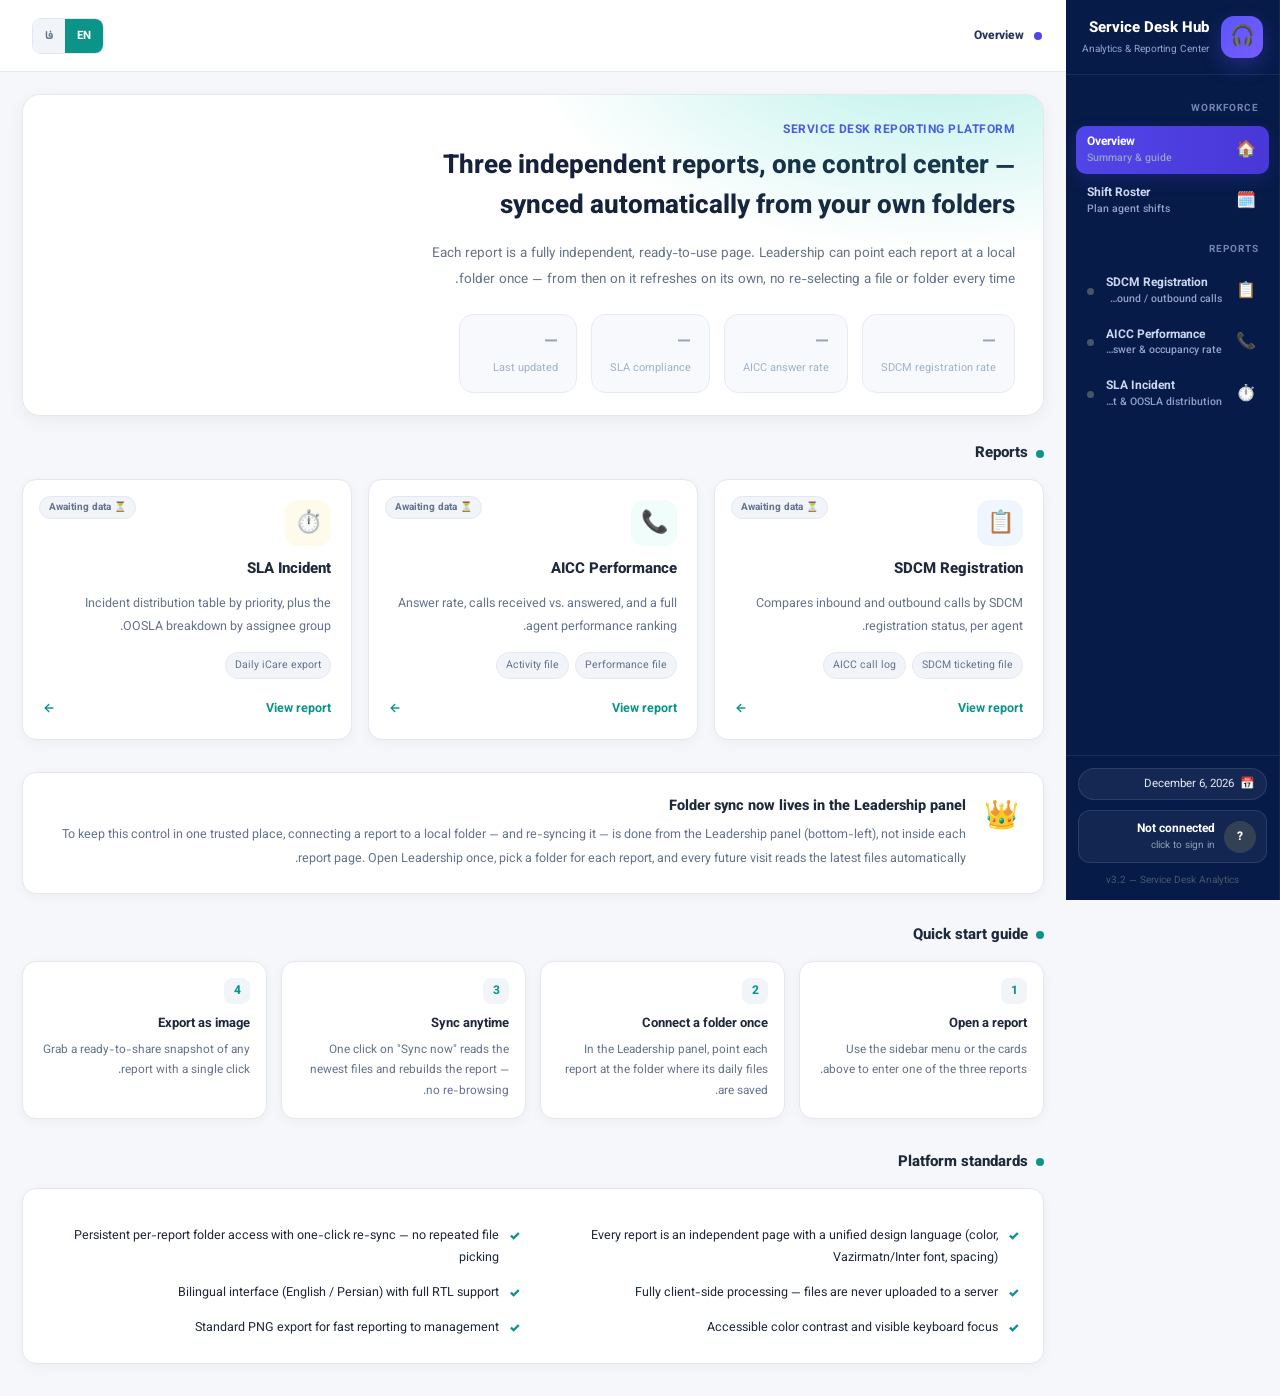
==== commit 3e9a560d: "feat: update HUB dashboard" ====
--- a/public/dashboard/index.html
+++ b/public/dashboard/index.html
@@ -11,6 +11,7 @@
 <link rel="stylesheet" media="print" onload="this.media='all'"
       href="https://fonts.googleapis.com/css2?family=Vazirmatn:wght@400;500;600;700;800;900&family=Inter:wght@400;500;600;700;800&display=swap">
 <noscript><link rel="stylesheet" href="https://fonts.googleapis.com/css2?family=Vazirmatn:wght@400;500;600;700;800;900&family=Inter:wght@400;500;600;700;800&display=swap"></noscript>
+<link rel="stylesheet" href="shared/tokens.css">
 <style>
   :root{
     --bg:#FFFFFF; --panel:#FFFFFF; --panel-alt:#F1F4F9; --border:#E3E8F0;
@@ -55,6 +56,14 @@
   .lead-btn:hover{ transform:translateY(-1px); }
   .lead-btn.unlocked{ background:linear-gradient(135deg,#14B8A6,#0D9488); box-shadow:0 4px 14px rgba(13,148,136,0.35); }
   .version{ font-size:10px; color:#4B5768; text-align:center; }
+  .sdw-user-profile{ display:flex; align-items:center; gap:9px; background:rgba(255,255,255,0.05); border:1px solid rgba(255,255,255,0.1); border-radius:12px; padding:9px 10px; }
+  .sdw-up-avatar{ width:32px; height:32px; border-radius:50%; background:linear-gradient(135deg,var(--teal),#14B8A6); color:#fff; font-size:12px; font-weight:800; display:flex; align-items:center; justify-content:center; flex-shrink:0; text-transform:uppercase; }
+  .sdw-up-avatar.offline{ background:#334155; }
+  .sdw-up-meta{ flex:1; min-width:0; }
+  .sdw-up-meta b{ display:block; font-size:12px; color:#fff; font-weight:700; white-space:nowrap; overflow:hidden; text-overflow:ellipsis; }
+  .sdw-up-meta span{ display:block; font-size:10px; color:#8CA0B3; }
+  .sdw-up-action{ background:transparent; border:none; color:#8CA0B3; font-size:11px; font-weight:700; cursor:pointer; padding:4px 6px; }
+  .sdw-up-action:hover{ color:#fff; }
   .sidebar-close{ display:none; margin-inline-start:auto; background:rgba(255,255,255,0.08); border:1px solid rgba(255,255,255,0.14); color:#fff; border-radius:8px; width:28px; height:28px; cursor:pointer; }
 
   .main{ flex:1; min-width:0; display:flex; flex-direction:column; }
@@ -247,6 +256,37 @@
   .jalali-select-row{ display:flex; gap:6px; align-items:center; }
   .jalali-select-row select, .jalali-select-row input{ border:1px solid var(--border) !important; border-radius:8px !important; padding:7px 8px !important; font-size:12px !important; margin-bottom:0 !important; width:auto !important; }
   .jalali-select-row input{ width:64px !important; text-align:center !important; }
+
+/* === Visual refresh only: preserve HUB markup, tabs, iframes and existing logic === */
+:root{--hub-sidebar:214px;--hub-bg:#f5f7fb;--hub-indigo:#4f46e5;--hub-navy:#071b49;}
+html,body{background:var(--hub-bg)!important;}
+.shell{background:var(--hub-bg)!important;min-height:100vh;}
+.sidebar{width:var(--hub-sidebar)!important;background:#071b49!important;border-right:1px solid rgba(255,255,255,.06)!important;box-shadow:none!important;}
+.brand{padding:16px!important;border-bottom:1px solid rgba(255,255,255,.08)!important;}
+.brand-icon{width:42px!important;height:42px!important;border-radius:13px!important;background:linear-gradient(135deg,#5b55ff,#765cff)!important;box-shadow:0 8px 20px rgba(92,86,255,.28)!important;}
+.brand-title{color:#fff!important;font-size:15px!important}.brand-sub{color:#91a5cc!important;font-size:10px!important}
+.nav{padding:12px 10px!important;gap:3px!important}
+.nav-group-label{color:#7186ae!important;font-size:10px!important;letter-spacing:.1em!important;margin:14px 10px 7px!important}
+.nav-item{min-height:42px!important;border-radius:10px!important;padding:9px 11px!important;color:#cbd7ef!important;text-align:left!important;}
+.nav-item:hover{background:rgba(255,255,255,.07)!important;color:#fff!important}
+.nav-item.active{background:linear-gradient(90deg,#5145e8,#4937d7)!important;color:#fff!important;box-shadow:0 6px 16px rgba(74,58,215,.22)!important}
+.nav-item.active::before{display:none!important}
+.nav-icon{width:24px!important;color:#c9d6f2!important;font-size:16px!important}
+.nav-label b{font-size:12px!important}.nav-label small{color:#8ea1c7!important}
+.sidebar-footer{padding:12px!important;border-top:1px solid rgba(255,255,255,.08)!important}
+.main{margin-left:0!important;margin-right:0!important;background:var(--hub-bg)!important;}
+.topbar{height:72px!important;background:#fff!important;border-bottom:1px solid #e6ebf3!important;padding:0 24px!important;}
+.topbar .crumb{font-size:12px!important;color:#26365a!important}.topbar .eyebrow-dot{background:#4f46e5!important}
+.content{padding:22px!important;}
+.hero{background:#fff!important;color:#16213b!important;border:1px solid #e3e8f0!important;border-radius:18px!important;box-shadow:0 5px 18px rgba(15,23,42,.05)!important;padding:26px 28px 22px!important;}
+.hero-eyebrow{color:#4f46e5!important}.hero h1{font-size:26px!important}.hero p{color:#66748a!important}
+.hero-stat{background:#f7f9fc!important;border:1px solid #e6ebf2!important;color:#17233b!important}
+.report-card,.info-callout,.guide-step,.standards-panel{background:#fff!important;border-color:#e3e8f0!important;box-shadow:0 3px 12px rgba(15,23,42,.04)!important;border-radius:14px!important}
+.report-card:hover{transform:translateY(-2px)!important;box-shadow:0 10px 22px rgba(15,23,42,.08)!important}
+.frame-wrap{border-radius:14px!important;box-shadow:0 4px 14px rgba(15,23,42,.05)!important;border-color:#dfe6ef!important;background:#fff!important}
+.frame-head{background:transparent!important}
+@media(max-width:900px){.sidebar{transform:translateX(-100%)!important}.sidebar.open{transform:translateX(0)!important}.main{margin-left:0!important}.content{padding:16px!important}}
+
 </style>
 </head>
 <body>
@@ -264,12 +304,19 @@
     </div>
 
     <nav class="nav">
+      <div class="nav-group-label" data-i18n="navGroupWorkforce">Workforce</div>
+
       <button class="nav-item active" data-tab="overview">
         <span class="nav-icon">🏠</span>
         <span class="nav-label"><b data-i18n="navOverview">Overview</b><small data-i18n="navOverviewSub">Summary & guide</small></span>
       </button>
 
-      <div class="nav-group-label" data-i18n="navGroupReports">Specialized reports</div>
+      <button class="nav-item" data-tab="roster">
+        <span class="nav-icon">🗓️</span>
+        <span class="nav-label"><b data-i18n="navRoster">Shift Roster</b><small data-i18n="navRosterSub">Plan agent shifts</small></span>
+      </button>
+
+      <div class="nav-group-label" data-i18n="navGroupReports">Reports</div>
 
       <button class="nav-item" data-tab="sdcm">
         <span class="nav-icon">📋</span>
@@ -288,18 +335,14 @@
         <span class="nav-label"><b data-i18n="navSla">SLA Incident</b><small data-i18n="navSlaSub">Incident & OOSLA distribution</small></span>
         <span class="nav-dot" id="nav-dot-sla"></span>
       </button>
-
-      <div class="nav-group-label" data-i18n="navGroupTeam">Team</div>
-      <button class="nav-item" data-tab="roster">
-        <span class="nav-icon">🗓️</span>
-        <span class="nav-label"><b data-i18n="navRoster">Shift Roster</b><small data-i18n="navRosterSub">Plan agent shifts</small></span>
-      </button>
     </nav>
 
     <div class="sidebar-footer">
       <div class="date-chip">📅 <span id="today-str">—</span></div>
-      <button class="lead-btn" id="leadBtn">👑 <span data-i18n="leadBtnLocked">Leadership</span></button>
-      <div class="version">v3.1 — Service Desk Analytics</div>
+      <div class="sdw-user-profile" id="sdwUserProfile"></div>
+      <button class="lead-btn" id="manageBtn" style="display:none; align-items:center; justify-content:center; gap:6px;">🔧 Manage</button>
+      <a href="admin-panel.html" id="adminPanelLink" class="lead-btn" style="display:none; background:linear-gradient(135deg,#334155,#1E293B); text-decoration:none; align-items:center; justify-content:center; gap:6px;">⚙️ Admin Panel</a>
+      <div class="version">v3.2 — Service Desk Analytics</div>
     </div>
   </aside>
 
@@ -463,20 +506,6 @@
 
     </section>
   </main>
-</div>
-
-<!-- ===================== LEADERSHIP GATE ===================== -->
-<div class="lead-overlay" id="leadOverlay">
-  <div class="lead-modal">
-    <h3 data-i18n="gateTitle">🔐 Leadership Access</h3>
-    <p data-i18n="gateText">This area lets you connect report folders and edit the roster. Please enter the passcode.</p>
-    <input type="password" id="leadPassInput" data-i18n-placeholder="gatePlaceholder" placeholder="Passcode">
-    <div class="err-msg" id="leadErr" data-i18n="gateErr">Incorrect passcode</div>
-    <div class="lead-actions">
-      <button class="tbtn" id="leadCancelBtn" type="button" data-i18n="cancel">Cancel</button>
-      <button class="tbtn" id="leadSubmitBtn" type="button" style="background:var(--teal); color:#fff; border-color:var(--teal);" data-i18n="submit">Enter</button>
-    </div>
-  </div>
 </div>
 
 <!-- ===================== LEADERSHIP DRAWER ===================== -->
@@ -501,7 +530,7 @@
 const SHELL_I18N = {
   en: {
     brandSub:"Analytics & Reporting Center", navOverview:"Overview", navOverviewSub:"Summary & guide",
-    navGroupReports:"Specialized reports", navSdcm:"SDCM Registration", navSdcmSub:"Inbound / outbound calls",
+    navGroupWorkforce:"Workforce", navGroupReports:"Reports", navSdcm:"SDCM Registration", navSdcmSub:"Inbound / outbound calls",
     navAicc:"AICC Performance", navAiccSub:"Answer & occupancy rate", navSla:"SLA Incident", navSlaSub:"Incident & OOSLA distribution",
     navGroupTeam:"Team", navRoster:"Shift Roster", navRosterSub:"Plan agent shifts",
     leadBtnLocked:"Leadership", leadBtnUnlocked:"Leadership (unlocked)",
@@ -562,7 +591,7 @@
   },
   fa: {
     brandSub:"مرکز گزارش و آنالیز", navOverview:"نمای کلی", navOverviewSub:"خلاصه و راهنما",
-    navGroupReports:"گزارش‌های تخصصی", navSdcm:"ثبت SDCM", navSdcmSub:"تماس‌های ورودی/خروجی",
+    navGroupWorkforce:"نیروی کار", navGroupReports:"گزارش‌های تخصصی", navSdcm:"ثبت SDCM", navSdcmSub:"تماس‌های ورودی/خروجی",
     navAicc:"عملکرد AICC", navAiccSub:"نرخ پاسخ‌گویی و اشغالی", navSla:"SLA Incident", navSlaSub:"توزیع Incident و OOSLA",
     navGroupTeam:"تیم", navRoster:"راستر شیفت", navRosterSub:"چیدمان شیفت پرسنل",
     leadBtnLocked:"لیدرشیپ", leadBtnUnlocked:"لیدرشیپ (باز)",
@@ -633,15 +662,21 @@
   document.getElementById('langEnBtn').classList.toggle('active', currentLang==='en');
   document.getElementById('langFaBtn').classList.toggle('active', currentLang==='fa');
   document.getElementById('crumb-title').textContent = t(TAB_I18N_KEY[currentTab]||'navOverview');
-  const leadBtn=document.getElementById('leadBtn').querySelector('span');
-  leadBtn.textContent = isLeadUnlocked() ? t('leadBtnUnlocked') : t('leadBtnLocked');
+  updateManageButtonVisibility();
   try{
     document.getElementById('today-str').textContent = new Date().toLocaleDateString(currentLang==='fa'?'fa-IR':'en-US', {year:'numeric', month:'long', day:'numeric'});
   }catch(e){}
   if (document.getElementById('leadDrawer').classList.contains('show')) renderLeadRows();
 }
-document.getElementById('langEnBtn').addEventListener('click', ()=>{ currentLang='en'; localStorage.setItem('sdhub_lang','en'); applyI18n(); });
-document.getElementById('langFaBtn').addEventListener('click', ()=>{ currentLang='fa'; localStorage.setItem('sdhub_lang','fa'); applyI18n(); });
+function syncFeatureLanguage(iframe){
+  try{ iframe?.contentWindow?.postMessage({type:'sdhub:language', lang:currentLang}, '*'); }catch(e){}
+}
+function broadcastFeatureLanguage(){
+  document.querySelectorAll('.frame-wrap iframe').forEach(syncFeatureLanguage);
+}
+document.getElementById('langEnBtn').addEventListener('click', ()=>{ currentLang='en'; localStorage.setItem('sdhub_lang','en'); applyI18n(); broadcastFeatureLanguage(); });
+document.getElementById('langFaBtn').addEventListener('click', ()=>{ currentLang='fa'; localStorage.setItem('sdhub_lang','fa'); applyI18n(); broadcastFeatureLanguage(); });
+window.addEventListener('storage', e=>{ if(e.key==='sdhub_lang' && (e.newValue==='en'||e.newValue==='fa')){ currentLang=e.newValue; applyI18n(); broadcastFeatureLanguage(); } });
 
 /* =========================================================================
    TAB SWITCHING / SIDEBAR
@@ -726,9 +761,10 @@
 });
 
 /* =========================================================================
-   LEADERSHIP GATE
+   ROLE-GATED ACCESS — derived from the real JWT (same one used everywhere
+   else in the hub). Admin and Supervisor (Team Leader) can manage roster
+   config; Agent is view-only. No more separate passcode system.
    ========================================================================= */
-const LEAD_PASSCODE = "leadership2026"; // ⚠️ client-side gate only — hides the panel from regular agents, not a real security boundary
 const IFRAMES = { sdcm:'iframe-sdcm', aicc:'iframe-aicc', sla:'iframe-sla', roster:'iframe-roster' };
 const REPORT_KEYS = ['sdcm','aicc','sla'];
 const REPORT_META = {
@@ -737,55 +773,24 @@
   sla:{ icon:'⏱️', labelKey:'navSla' },
 };
 
-function isLeadUnlocked(){ return sessionStorage.getItem('sdhub_lead_unlocked')==='1'; }
-function broadcastLeadState(){
-  const iframe = document.getElementById('iframe-roster');
-  iframe?.contentWindow?.postMessage({ type:'sdhub:lead-state', unlocked:isLeadUnlocked() }, '*');
-}
-window.addEventListener('message', (e)=>{
-  if (e.data && e.data.type==='sdhub:request-lead-state') broadcastLeadState();
-});
-
-document.getElementById('leadBtn').addEventListener('click', ()=>{
-  if (isLeadUnlocked()) openLeadDrawer(); else openLeadGate();
-});
-function openLeadGate(){
-  document.getElementById('leadPassInput').value='';
-  document.getElementById('leadErr').style.display='none';
-  document.getElementById('leadOverlay').classList.add('show');
-  setTimeout(()=>document.getElementById('leadPassInput').focus(), 50);
-}
-document.getElementById('leadCancelBtn').addEventListener('click', ()=>document.getElementById('leadOverlay').classList.remove('show'));
-document.getElementById('leadOverlay').addEventListener('click', (e)=>{ if(e.target.id==='leadOverlay') document.getElementById('leadOverlay').classList.remove('show'); });
-document.getElementById('leadSubmitBtn').addEventListener('click', submitLeadPass);
-document.getElementById('leadPassInput').addEventListener('keydown', (e)=>{ if(e.key==='Enter') submitLeadPass(); });
-function submitLeadPass(){
-  const val=document.getElementById('leadPassInput').value;
-  if(val===LEAD_PASSCODE){
-    document.getElementById('leadOverlay').classList.remove('show');
-    sessionStorage.setItem('sdhub_lead_unlocked','1');
-    updateLeadButton();
-    broadcastLeadState();
-    openLeadDrawer();
-    } else {
-    document.getElementById('leadErr').style.display='block';
-  }
-}
-function updateLeadButton(){
-  const btn=document.getElementById('leadBtn');
-  btn.classList.toggle('unlocked', isLeadUnlocked());
-  btn.querySelector('span').textContent = isLeadUnlocked() ? t('leadBtnUnlocked') : t('leadBtnLocked');
-}
+function isLeadUnlocked(){
+  const t = sdwGetTokenObj();
+  return !!t && ['admin','leadership','supervisor'].includes(t.role);
+}
+document.getElementById('manageBtn').addEventListener('click', openLeadDrawer);
 document.getElementById('leadCloseBtn').addEventListener('click', closeLeadDrawer);
+function openLeadDrawer(){ renderLeadRows(); document.getElementById('leadDrawer').classList.add('show'); }
+function closeLeadDrawer(){ document.getElementById('leadDrawer').classList.remove('show'); }
 document.getElementById('leadLogoutBtn').addEventListener('click', ()=>{
-  sessionStorage.removeItem('sdhub_lead_unlocked');
-  updateLeadButton();
-  broadcastLeadState();
+  sdwClearToken();
+  renderUserProfile();
+  updateManageButtonVisibility();
   closeLeadDrawer();
 });
-function openLeadDrawer(){ renderLeadRows(); document.getElementById('leadDrawer').classList.add('show'); }
-function closeLeadDrawer(){ document.getElementById('leadDrawer').classList.remove('show'); }
-updateLeadButton();
+function updateManageButtonVisibility(){
+  document.getElementById('manageBtn').style.display = isLeadUnlocked() ? 'flex' : 'none';
+  document.getElementById('adminPanelLink').style.display = (sdwGetTokenObj()?.role === 'admin') ? 'flex' : 'none';
+}
 
 /* =========================================================================
    PERSISTENT FOLDER ACCESS (File System Access API + IndexedDB)
@@ -805,8 +810,9 @@
   return new Promise(resolve=>{
     const iframe=document.getElementById(IFRAMES[key]);
     if (!iframe){ resolve(null); return; }
-    if (iframe.src){ resolve(iframe); return; }
-    iframe.addEventListener('load', ()=>resolve(iframe), {once:true});
+    const ready=()=>{ syncFeatureLanguage(iframe); resolve(iframe); };
+    if (iframe.src){ ready(); return; }
+    iframe.addEventListener('load', ready, {once:true});
     iframe.src = iframe.dataset.src;
   });
 }
@@ -945,6 +951,84 @@
 setupAutoRefresh(loadApiConfig());
 
 /* =========================================================================
+   PHASE 4 — real user-profile widget (reads the same JWT session that
+   the report pages' "Connect" widget creates — one login, shared everywhere
+   now that everything is served from one origin).
+   ========================================================================= */
+const SDW_LS_TOKEN = 'sdhub_api_token';
+const SDW_LS_BASE = 'sdhub_api_base';
+function sdwApiBase(){ return localStorage.getItem(SDW_LS_BASE) || (window.location.origin || 'http://localhost:4000'); }
+function sdwGetTokenObj(){
+  try{ const raw = localStorage.getItem(SDW_LS_TOKEN); if(!raw) return null;
+    const obj = JSON.parse(raw); if (obj.exp && Date.now() > obj.exp) return null; return obj;
+  }catch(e){ return null; }
+}
+function sdwSetToken(token, username, role){ localStorage.setItem(SDW_LS_TOKEN, JSON.stringify({token, username, role, exp: Date.now()+11*60*60*1000})); }
+function sdwClearToken(){ localStorage.removeItem(SDW_LS_TOKEN); }
+function sdwInitials(name){ const p=String(name||'').trim().split(/\s+/); return p.length>1 ? (p[0][0]+p[1][0]) : (p[0]||'?').slice(0,2); }
+
+function renderUserProfile(){
+  const el = document.getElementById('sdwUserProfile');
+  const t = sdwGetTokenObj();
+  if (t){
+    el.innerHTML = `<div class="sdw-up-avatar">${sdwInitials(t.username)}</div>
+      <div class="sdw-up-meta"><b>${t.username||'—'}</b><span>${t.role||'user'} · <span style="color:#2DD4BF;">●</span> online</span></div>
+      <button class="sdw-up-action" id="sdwLogoutBtn" title="Disconnect">⏻</button>`;
+    document.getElementById('sdwLogoutBtn').addEventListener('click', ()=>{ sdwClearToken(); renderUserProfile(); updateManageButtonVisibility(); });
+  } else {
+    el.innerHTML = `<div class="sdw-up-avatar offline">?</div>
+      <div class="sdw-up-meta"><b>Not connected</b><span>click to sign in</span></div>`;
+    el.style.cursor = 'pointer';
+    el.addEventListener('click', sdwOpenLogin, { once:true });
+  }
+  updateManageButtonVisibility();
+}
+function sdwOpenLogin(){
+  let overlay = document.getElementById('sdwLoginOverlay');
+  if (!overlay){
+    overlay = document.createElement('div');
+    overlay.id = 'sdwLoginOverlay';
+    overlay.className = 'lead-overlay';
+    overlay.innerHTML = `<div class="lead-modal">
+        <h3>🔐 Sign in</h3>
+        <p>Connects this browser session to the Service Desk Hub server (same login used by the report pages' "Connect" button).</p>
+        <input type="text" id="sdwApiBase" placeholder="Server URL" value="${sdwApiBase()}">
+        <input type="text" id="sdwUsername" placeholder="Username">
+        <input type="password" id="sdwPassword" placeholder="Password">
+        <div class="err-msg" id="sdwLoginErr" style="display:none;">Login failed</div>
+        <div class="lead-actions">
+          <button class="tbtn" id="sdwLoginCancel">Cancel</button>
+          <button class="tbtn" id="sdwLoginSubmit" style="background:var(--teal); color:#fff; border-color:var(--teal);">Sign in</button>
+        </div>
+      </div>`;
+    document.body.appendChild(overlay);
+    overlay.addEventListener('click', (e)=>{ if (e.target===overlay) overlay.classList.remove('show'); });
+    document.getElementById('sdwLoginCancel').addEventListener('click', ()=> overlay.classList.remove('show'));
+    document.getElementById('sdwLoginSubmit').addEventListener('click', async ()=>{
+      const base = document.getElementById('sdwApiBase').value.trim().replace(/\/$/,'');
+      const username = document.getElementById('sdwUsername').value.trim();
+      const password = document.getElementById('sdwPassword').value;
+      const errEl = document.getElementById('sdwLoginErr');
+      errEl.style.display = 'none';
+      try{
+        const res = await fetch(base + '/api/auth/login', { method:'POST', headers:{'Content-Type':'application/json'}, body: JSON.stringify({username,password}) });
+        const data = await res.json();
+        if (!res.ok) throw new Error(data.error || 'Login failed');
+        localStorage.setItem(SDW_LS_BASE, base);
+        sdwSetToken(data.token, data.user.displayName || username, data.user.role);
+        overlay.classList.remove('show');
+        renderUserProfile();
+      }catch(e){
+        errEl.textContent = e.message;
+        errEl.style.display = 'block';
+      }
+    });
+  }
+  overlay.classList.add('show');
+}
+renderUserProfile();
+
+/* =========================================================================
    INIT
    ========================================================================= */
 applyI18n();
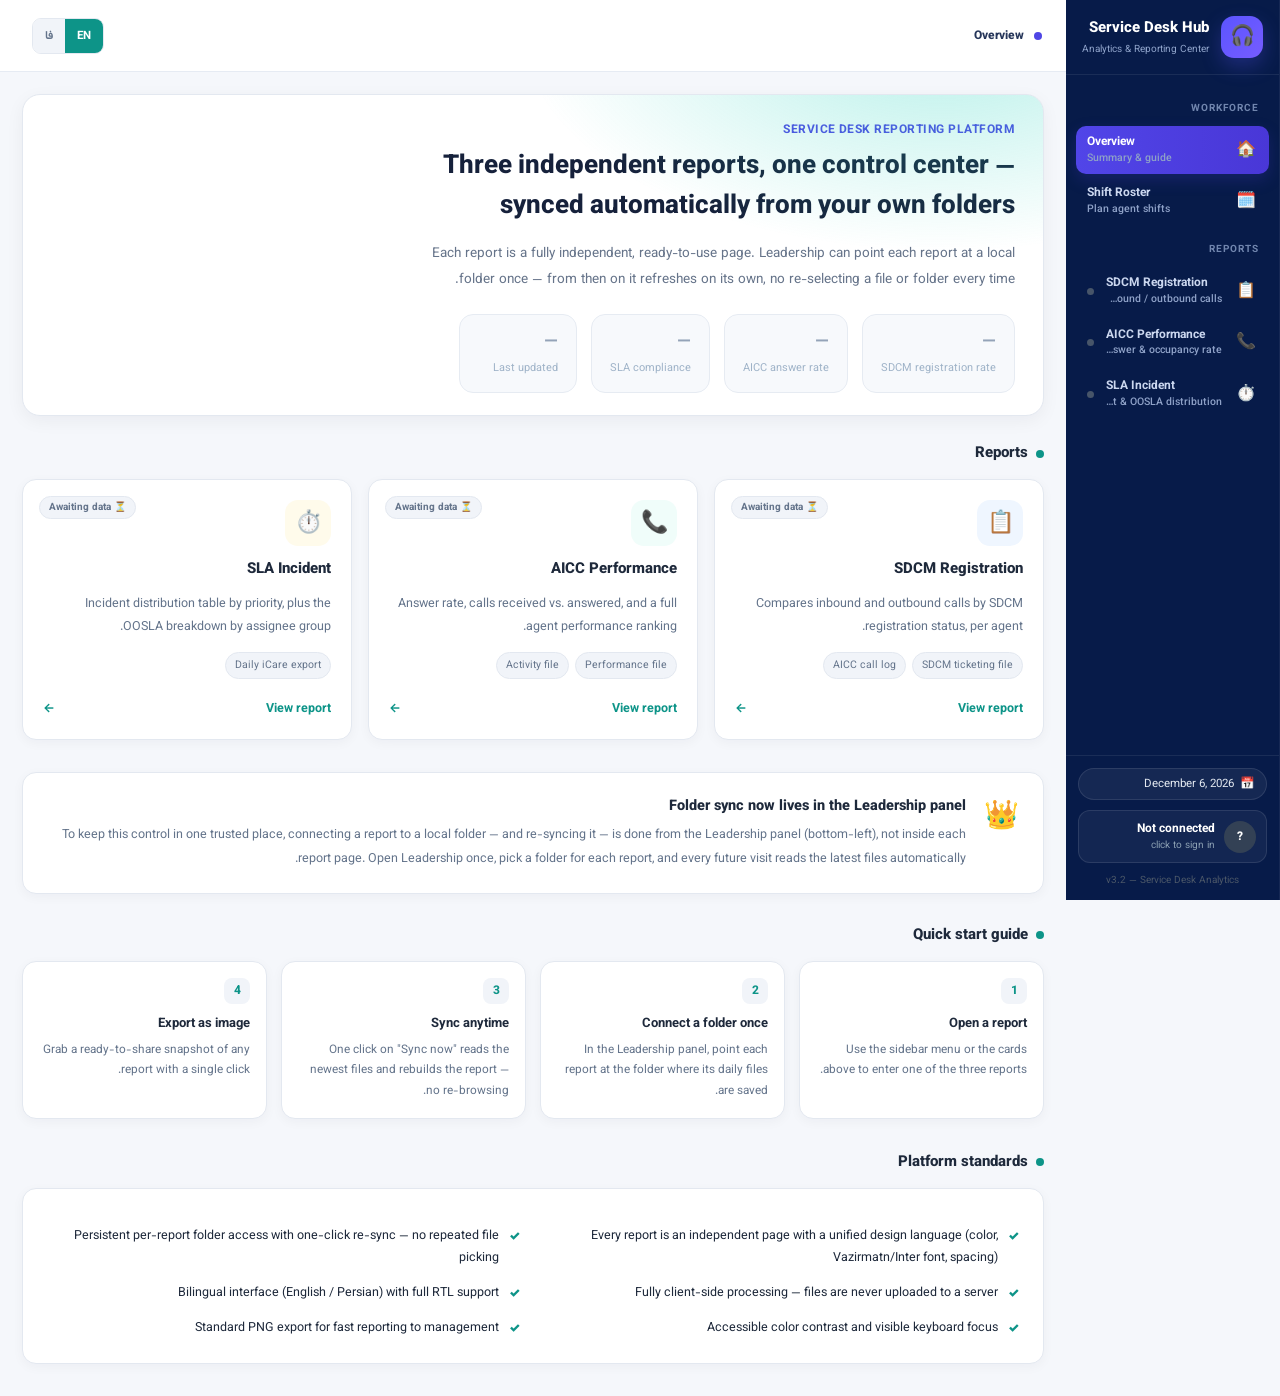
==== commit 39565008: "feat: add roster draft publish workflow" ====
--- a/public/dashboard/index.html
+++ b/public/dashboard/index.html
@@ -496,11 +496,11 @@
           </div>
           <div class="frame-actions">
             <button class="tbtn" data-fullscreen="frame-roster">⛶ <span data-i18n="fullscreen">Fullscreen</span></button>
-            <a class="tbtn" href="Shift_Roster.html" target="_blank" rel="noopener">↗ <span data-i18n="openNewTab">Open in new tab</span></a>
+            <a class="tbtn" href="Shift_Roster.html?mode=view" target="_blank" rel="noopener">↗ <span data-i18n="openNewTab">Open in new tab</span></a>
           </div>
         </div>
         <div class="frame-wrap" id="frame-roster">
-          <iframe id="iframe-roster" data-src="Shift_Roster.html" title="Shift Roster"></iframe>
+          <iframe id="iframe-roster" data-src="Shift_Roster.html?mode=view" title="Shift Roster"></iframe>
         </div>
       </div>
 
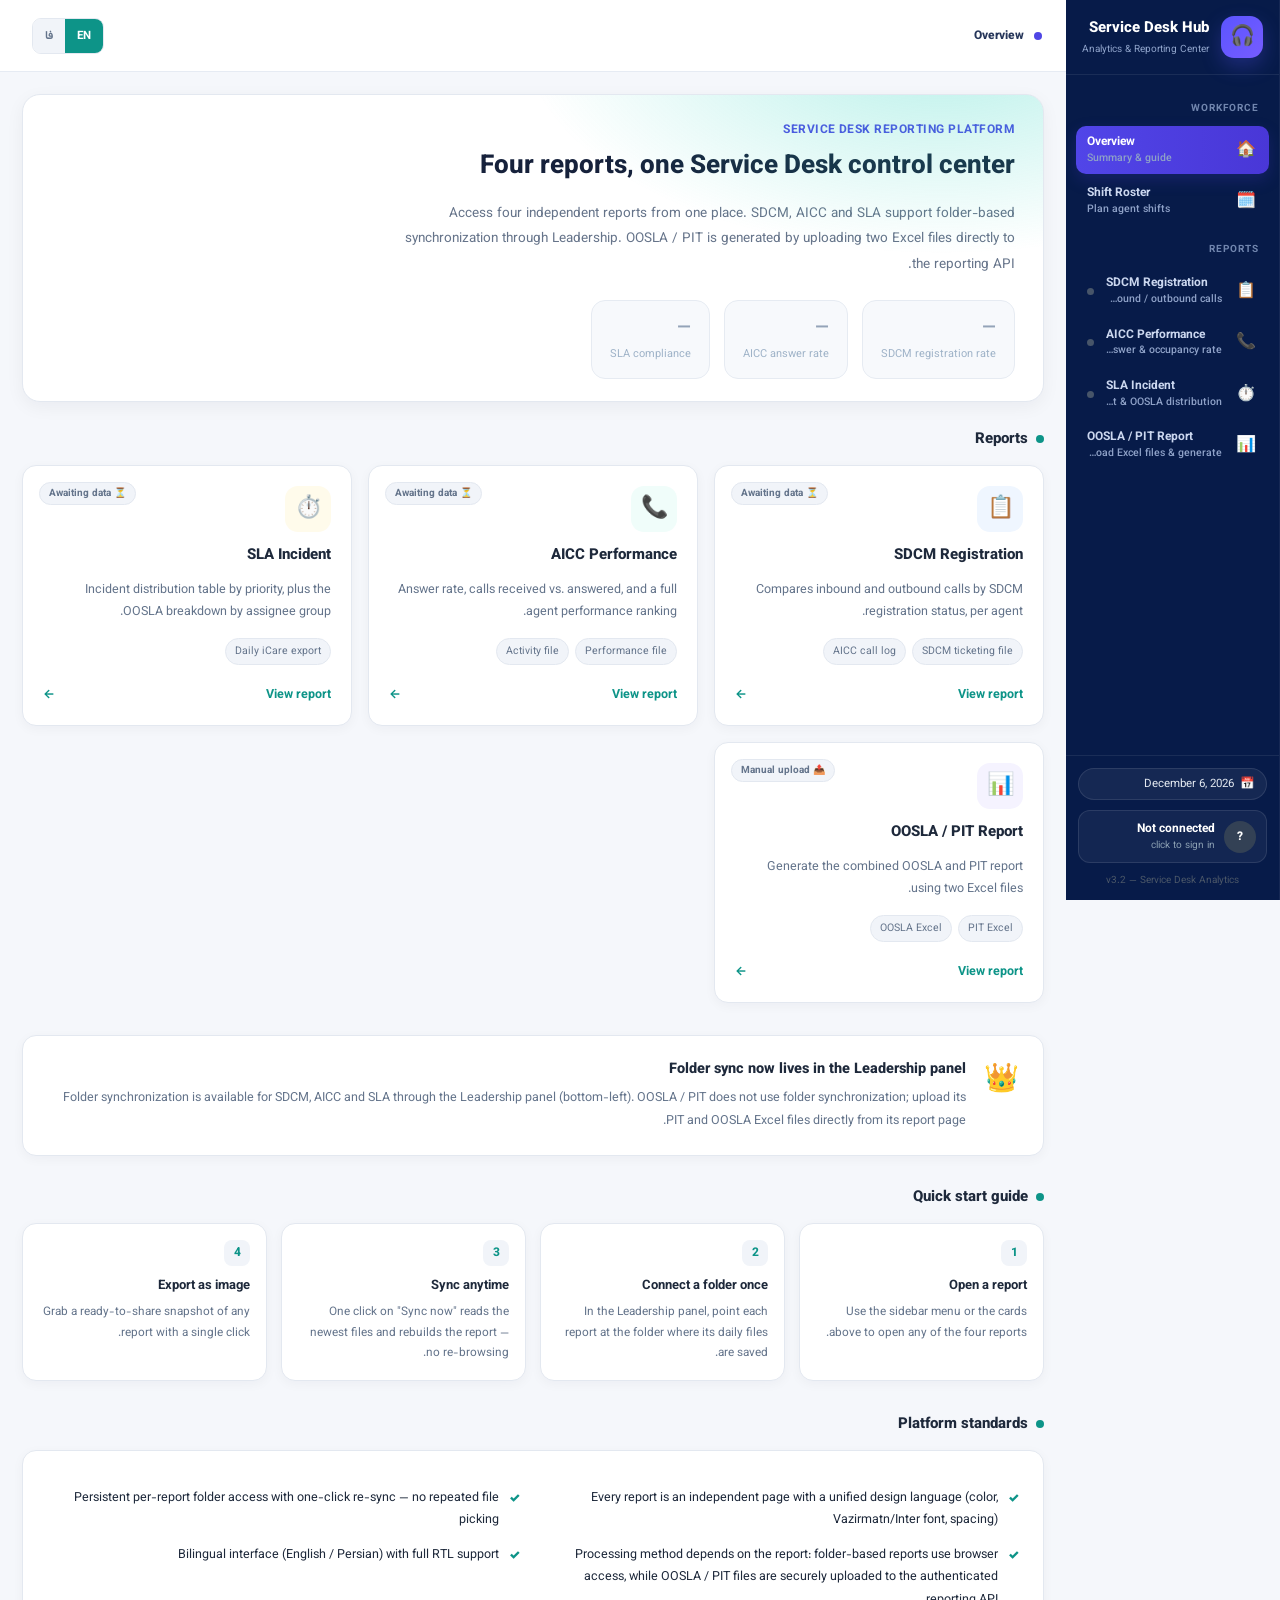
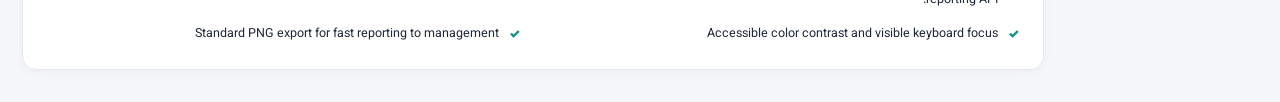
==== commit 5230f777: "feat: add OOSLA and PIT report generation" ====
--- a/public/dashboard/index.html
+++ b/public/dashboard/index.html
@@ -287,6 +287,26 @@
 .frame-head{background:transparent!important}
 @media(max-width:900px){.sidebar{transform:translateX(-100%)!important}.sidebar.open{transform:translateX(0)!important}.main{margin-left:0!important}.content{padding:16px!important}}
 
+
+  /* OOSLA / PIT report */
+  .rc-icon.violet{background:#F5F3FF;color:#6D28D9}
+  .opit-panel{background:#fff;border:1px solid #e3e8f0;border-radius:16px;padding:24px;box-shadow:0 3px 12px rgba(15,23,42,.04)}
+  .opit-intro{font-size:13px;color:var(--muted);line-height:1.8;margin-bottom:20px}
+  .opit-upload-grid{display:grid;grid-template-columns:repeat(2,minmax(0,1fr));gap:16px}
+  .opit-upload-card{min-height:170px;display:flex;flex-direction:column;align-items:center;justify-content:center;gap:9px;padding:20px;border:1.5px dashed #cbd5e1;border-radius:14px;background:#f8fafc;text-align:center;cursor:pointer;transition:border-color .18s,background .18s}
+  .opit-upload-card:hover{border-color:#7c3aed;background:#faf8ff}
+  .opit-upload-icon{font-size:28px}
+  .opit-upload-card strong{font-size:13px;color:var(--text)}
+  .opit-upload-card>span:not(.opit-upload-icon){font-size:12px;color:#6d28d9;font-weight:700}
+  .opit-upload-card small{max-width:100%;overflow-wrap:anywhere;font-size:11px;color:var(--muted)}
+  .opit-upload-card input[type=file]{position:absolute;width:1px;height:1px;opacity:0;pointer-events:none}
+  .opit-actions{display:flex;align-items:center;gap:14px;flex-wrap:wrap;margin-top:20px}
+  .opit-generate{background:#6d28d9!important;color:#fff!important;border-color:#6d28d9!important}
+  .opit-generate:hover{background:#5b21b6!important}
+  .opit-generate:disabled{opacity:.55;cursor:not-allowed}
+  .opit-status{font-size:12px;color:var(--muted);line-height:1.7}
+  @media(max-width:650px){.opit-upload-grid{grid-template-columns:1fr}.opit-panel{padding:16px}}
+
 </style>
 </head>
 <body>
@@ -335,6 +355,12 @@
         <span class="nav-label"><b data-i18n="navSla">SLA Incident</b><small data-i18n="navSlaSub">Incident & OOSLA distribution</small></span>
         <span class="nav-dot" id="nav-dot-sla"></span>
       </button>
+
+      <button class="nav-item" data-tab="oosla-pit">
+        <span class="nav-icon">📊</span>
+        <span class="nav-label"><b data-i18n="navOoslaPit">OOSLA / PIT Report</b><small data-i18n="navOoslaPitSub">Upload Excel files & generate</small></span>
+      </button>
+
     </nav>
 
     <div class="sidebar-footer">
@@ -405,6 +431,19 @@
             <div class="rc-meta"><span class="rc-chip" data-i18n="chipIcare">Daily iCare export</span></div>
             <div class="rc-cta"><span data-i18n="ctaView">View report</span><span>←</span></div>
           </div>
+
+          <div class="report-card" data-tab="oosla-pit">
+            <div class="rc-badge pending" data-i18n="badgeManual">📤 Manual upload</div>
+            <div class="rc-icon violet">📊</div>
+            <div class="rc-title" data-i18n="navOoslaPit">OOSLA / PIT Report</div>
+            <div class="rc-desc" data-i18n="rcOoslaPitDesc">Generate the combined OOSLA and PIT report using two Excel files.</div>
+            <div class="rc-meta">
+              <span class="rc-chip" data-i18n="chipPit">PIT Excel</span>
+              <span class="rc-chip" data-i18n="chipOosla">OOSLA Excel</span>
+            </div>
+            <div class="rc-cta"><span data-i18n="ctaView">Open report</span><span>←</span></div>
+          </div>
+
         </div>
 
         <div class="info-callout">
@@ -487,7 +526,48 @@
         </div>
       </div>
 
-      <!-- ===================== ROSTER (standalone file — consistent with the other 3 reports) ===================== -->
+      <!-- ===================== OOSLA / PIT REPORT ===================== -->
+      <div class="tab-panel" id="tab-oosla-pit">
+        <div class="frame-head">
+          <div class="frame-head-text">
+            <h2>📊 <span data-i18n="navOoslaPit">OOSLA / PIT Report</span></h2>
+            <p data-i18n="opitDescription">Upload the PIT and OOSLA Excel files to generate the combined report.</p>
+          </div>
+        </div>
+
+        <div class="opit-panel">
+          <div class="opit-intro" data-i18n="opitInstructions">
+            Select both Excel files. Each file must be no larger than 25 MB.
+          </div>
+
+          <div class="opit-upload-grid">
+            <label class="opit-upload-card" for="opit-pit-file">
+              <span class="opit-upload-icon">📄</span>
+              <strong data-i18n="opitPitLabel">PIT Excel file</strong>
+              <span data-i18n="opitChooseFile">Choose an Excel file</span>
+              <small id="opit-pit-name" data-i18n="opitNoFile">No file selected</small>
+              <input id="opit-pit-file" type="file" accept=".xlsx,.xlsm">
+            </label>
+
+            <label class="opit-upload-card" for="opit-oosla-file">
+              <span class="opit-upload-icon">📑</span>
+              <strong data-i18n="opitOoslaLabel">OOSLA Excel file</strong>
+              <span data-i18n="opitChooseFile">Choose an Excel file</span>
+              <small id="opit-oosla-name" data-i18n="opitNoFile">No file selected</small>
+              <input id="opit-oosla-file" type="file" accept=".xlsx,.xlsm">
+            </label>
+          </div>
+
+          <div class="opit-actions">
+            <button class="tbtn opit-generate" id="opit-generate" type="button" data-i18n="opitGenerate">
+              ⚙️ Generate Report
+            </button>
+            <span class="opit-status" id="opit-status" role="status" aria-live="polite"></span>
+          </div>
+        </div>
+      </div>
+
+      <!-- ===================== ROSTER (standalone file — consistent with the other reports) ===================== -->
       <div class="tab-panel" id="tab-roster">
         <div class="frame-head">
           <div class="frame-head-text">
@@ -532,11 +612,25 @@
     brandSub:"Analytics & Reporting Center", navOverview:"Overview", navOverviewSub:"Summary & guide",
     navGroupWorkforce:"Workforce", navGroupReports:"Reports", navSdcm:"SDCM Registration", navSdcmSub:"Inbound / outbound calls",
     navAicc:"AICC Performance", navAiccSub:"Answer & occupancy rate", navSla:"SLA Incident", navSlaSub:"Incident & OOSLA distribution",
+    navOoslaPit:"OOSLA / PIT Report", navOoslaPitSub:"Upload Excel files & generate", badgeManual:"📤 Manual upload",
+    opitDescription:"Upload the PIT and OOSLA Excel files to generate the combined report.",
+    opitInstructions:"Select both Excel files. Each file must be no larger than 25 MB.",
+    opitPitLabel:"PIT Excel file", opitOoslaLabel:"OOSLA Excel file",
+    opitChooseFile:"Choose an Excel file", opitNoFile:"No file selected",
+    opitGenerate:"⚙️ Generate Report",
+    opitSelectFile:"Please select a file.", opitInvalidFormat:"Only .xlsx and .xlsm files are supported.",
+    opitFileTooLarge:"File size must not exceed 25 MB.",
+    opitLoginRequired:"Please sign in to Service Desk Hub before generating the report.",
+    opitProcessing:"Processing files and generating the report...",
+    opitAuthError:"Your session is invalid or expired. Please sign in again.",
+    opitEmptyResponse:"The server returned an empty report.",
+    opitSuccess:"Report generated successfully. Your download should start shortly.",
+    opitGenericError:"An error occurred while generating the report.",
     navGroupTeam:"Team", navRoster:"Shift Roster", navRosterSub:"Plan agent shifts",
     leadBtnLocked:"Leadership", leadBtnUnlocked:"Leadership (unlocked)",
     heroEyebrow:"Service Desk Reporting Platform",
-    heroTitle:"Three independent reports, one control center — synced automatically from your own folders",
-    heroText:"Each report is a fully independent, ready-to-use page. Leadership can point each report at a local folder once — from then on it refreshes on its own, no re-selecting a file or folder every time.",
+    heroTitle:"Four reports, one Service Desk control center",
+    heroText:"Access four independent reports from one place. SDCM, AICC and SLA support folder-based synchronization through Leadership. OOSLA / PIT is generated by uploading two Excel files directly to the reporting API.",
     statSdcm:"SDCM registration rate", statAicc:"AICC answer rate", statSla:"SLA compliance", statUpdated:"Last updated",
     sectionReports:"Reports", badgePending:"⏳ Awaiting data", badgeReady:"✅ Ready",
     rcSdcmDesc:"Compares inbound and outbound calls by SDCM registration status, per agent.",
@@ -545,17 +639,18 @@
     chipPerf:"Performance file", chipActivity:"Activity file",
     rcSlaDesc:"Incident distribution table by priority, plus the OOSLA breakdown by assignee group.",
     chipIcare:"Daily iCare export",
+    rcOoslaPitDesc:"Generate the combined OOSLA and PIT report using two Excel files.", chipPit:"PIT Excel", chipOosla:"OOSLA Excel",
     calloutTitle:"Folder sync now lives in the Leadership panel",
-    calloutText:"To keep this control in one trusted place, connecting a report to a local folder — and re-syncing it — is done from the Leadership panel (bottom-left), not inside each report page. Open Leadership once, pick a folder for each report, and every future visit reads the latest files automatically.",
+    calloutText:"Folder synchronization is available for SDCM, AICC and SLA through the Leadership panel (bottom-left). OOSLA / PIT does not use folder synchronization; upload its PIT and OOSLA Excel files directly from its report page.",
     sectionGuide:"Quick start guide",
-    guide1Title:"Open a report", guide1Text:"Use the sidebar menu or the cards above to enter one of the three reports.",
+    guide1Title:"Open a report", guide1Text:"Use the sidebar menu or the cards above to open any of the four reports.",
     guide2Title:"Connect a folder once", guide2Text:"In the Leadership panel, point each report at the folder where its daily files are saved.",
     guide3Title:"Sync anytime", guide3Text:"One click on \"Sync now\" reads the newest files and rebuilds the report — no re-browsing.",
     guide4Title:"Export as image", guide4Text:"Grab a ready-to-share snapshot of any report with a single click.",
     sectionStandards:"Platform standards",
     std1:"Every report is an independent page with a unified design language (color, Vazirmatn/Inter font, spacing)",
     std2:"Persistent per-report folder access with one-click re-sync — no repeated file picking",
-    std3:"Fully client-side processing — files are never uploaded to a server",
+    std3:"Processing method depends on the report: folder-based reports use browser access, while OOSLA / PIT files are securely uploaded to the authenticated reporting API.",
     std4:"Bilingual interface (English / Persian) with full RTL support",
     std5:"Accessible color contrast and visible keyboard focus",
     std6:"Standard PNG export for fast reporting to management",
@@ -593,11 +688,25 @@
     brandSub:"مرکز گزارش و آنالیز", navOverview:"نمای کلی", navOverviewSub:"خلاصه و راهنما",
     navGroupWorkforce:"نیروی کار", navGroupReports:"گزارش‌های تخصصی", navSdcm:"ثبت SDCM", navSdcmSub:"تماس‌های ورودی/خروجی",
     navAicc:"عملکرد AICC", navAiccSub:"نرخ پاسخ‌گویی و اشغالی", navSla:"SLA Incident", navSlaSub:"توزیع Incident و OOSLA",
+    navOoslaPit:"گزارش OOSLA / PIT", navOoslaPitSub:"آپلود فایل‌های اکسل و تولید گزارش", badgeManual:"📤 آپلود دستی",
+    opitDescription:"برای تولید گزارش ترکیبی، فایل‌های اکسل PIT و OOSLA را آپلود کنید.",
+    opitInstructions:"هر دو فایل اکسل را انتخاب کنید. حجم هر فایل نباید بیشتر از ۲۵ مگابایت باشد.",
+    opitPitLabel:"فایل اکسل PIT", opitOoslaLabel:"فایل اکسل OOSLA",
+    opitChooseFile:"انتخاب فایل اکسل", opitNoFile:"فایلی انتخاب نشده است",
+    opitGenerate:"⚙️ تولید گزارش",
+    opitSelectFile:"لطفاً فایل را انتخاب کنید.", opitInvalidFormat:"فقط فایل‌های با فرمت xlsx و xlsm مجاز هستند.",
+    opitFileTooLarge:"حجم فایل نباید بیشتر از ۲۵ مگابایت باشد.",
+    opitLoginRequired:"برای تولید گزارش ابتدا وارد Service Desk Hub شوید.",
+    opitProcessing:"فایل‌ها در حال پردازش و گزارش در حال تولید است...",
+    opitAuthError:"نشست ورود شما معتبر نیست یا منقضی شده است. لطفاً دوباره وارد شوید.",
+    opitEmptyResponse:"سرور فایل گزارش خالی برگردانده است.",
+    opitSuccess:"گزارش با موفقیت تولید شد. دانلود فایل به‌زودی آغاز می‌شود.",
+    opitGenericError:"هنگام تولید گزارش خطایی رخ داد.",
     navGroupTeam:"تیم", navRoster:"راستر شیفت", navRosterSub:"چیدمان شیفت پرسنل",
     leadBtnLocked:"لیدرشیپ", leadBtnUnlocked:"لیدرشیپ (باز)",
     heroEyebrow:"پلتفرم گزارش‌گیری سرویس دسک",
-    heroTitle:"سه گزارش مستقل، یک مرکز کنترل — با همگام‌سازی خودکار از پوشه‌های شما",
-    heroText:"هر گزارش یک صفحه کاملاً مستقل و آماده است. لیدرشیپ فقط یک‌بار هر گزارش را به پوشه‌ی محلی متصل می‌کند و از آن پس بدون انتخاب دوباره‌ی فایل یا پوشه، خودش به‌روزرسانی می‌شود.",
+    heroTitle:"چهار گزارش مستقل، یک مرکز کنترل سرویس دسک",
+    heroText:"از طریق یک مرکز واحد به چهار گزارش مستقل دسترسی دارید. گزارش‌های SDCM، AICC و SLA از همگام‌سازی پوشه‌ای در پنل لیدرشیپ پشتیبانی می‌کنند. گزارش OOSLA / PIT با آپلود مستقیم دو فایل اکسل در API تولید می‌شود.",
     statSdcm:"نرخ ثبت SDCM", statAicc:"نرخ پاسخ‌گویی AICC", statSla:"رعایت SLA", statUpdated:"آخرین به‌روزرسانی",
     sectionReports:"گزارش‌ها", badgePending:"⏳ در انتظار داده", badgeReady:"✅ آماده",
     rcSdcmDesc:"مقایسه تماس‌های ورودی و خروجی از نظر ثبت‌شدن در سیستم SDCM، به تفکیک اپراتور.",
@@ -606,17 +715,18 @@
     chipPerf:"فایل Performance", chipActivity:"فایل Activity",
     rcSlaDesc:"جدول توزیع Incident بر اساس اولویت و جدول OOSLA به تفکیک گروه اساینی.",
     chipIcare:"خروجی روزانه iCare",
+    rcOoslaPitDesc:"تولید گزارش ترکیبی OOSLA و PIT با استفاده از دو فایل اکسل.", chipPit:"فایل اکسل PIT", chipOosla:"فایل اکسل OOSLA",
     calloutTitle:"همگام‌سازی پوشه اکنون در پنل لیدرشیپ است",
-    calloutText:"برای اینکه این کنترل فقط در یک جای امن باشد، اتصال هر گزارش به پوشه محلی و همگام‌سازی مجدد آن از پنل لیدرشیپ (پایین سمت چپ منو) انجام می‌شود، نه داخل هر گزارش. یک‌بار لیدرشیپ را باز کنید، برای هر گزارش پوشه انتخاب کنید و از آن پس هر بار جدیدترین فایل‌ها خودکار خوانده می‌شود.",
+    calloutText:"همگام‌سازی پوشه‌ای برای گزارش‌های SDCM، AICC و SLA از طریق پنل لیدرشیپ (پایین سمت چپ) انجام می‌شود. گزارش OOSLA / PIT از همگام‌سازی پوشه‌ای استفاده نمی‌کند؛ فایل‌های اکسل PIT و OOSLA را مستقیماً از صفحه همین گزارش آپلود کنید.",
     sectionGuide:"راهنمای شروع سریع",
-    guide1Title:"گزارش موردنظر را باز کنید", guide1Text:"از منوی سمت راست یا کارت‌های بالا وارد یکی از سه گزارش شوید.",
+    guide1Title:"گزارش موردنظر را باز کنید", guide1Text:"از منوی سمت راست یا کارت‌های بالا یکی از چهار گزارش را باز کنید.",
     guide2Title:"یک‌بار پوشه را متصل کنید", guide2Text:"در پنل لیدرشیپ، هر گزارش را به پوشه‌ای که فایل‌های روزانه در آن ذخیره می‌شود معرفی کنید.",
     guide3Title:"هر زمان همگام‌سازی کنید", guide3Text:"با یک کلیک روی «همگام‌سازی الان»، جدیدترین فایل‌ها خوانده و گزارش دوباره ساخته می‌شود.",
     guide4Title:"خروجی تصویر بگیرید", guide4Text:"تصویر آماده هر گزارش را با یک کلیک برای مدیریت دانلود کنید.",
     sectionStandards:"استانداردهای این پلتفرم",
     std1:"هر گزارش یک صفحه مستقل با طراحی یکپارچه (رنگ، فونت Vazirmatn/Inter و فاصله‌گذاری یکسان)",
     std2:"دسترسی مانا به پوشه هر گزارش با همگام‌سازی یک‌کلیکی — بدون انتخاب مکرر فایل",
-    std3:"پردازش کاملاً سمت کاربر — فایل‌ها هیچ‌گاه به سروری ارسال نمی‌شوند",
+    std3:"روش پردازش به نوع گزارش بستگی دارد: گزارش‌های پوشه‌ای از دسترسی مرورگر استفاده می‌کنند و فایل‌های OOSLA / PIT به API احراز هویت‌شده ارسال می‌شوند.",
     std4:"رابط دو زبانه (انگلیسی/فارسی) با پشتیبانی کامل راست‌به‌چپ",
     std5:"کنتراست رنگی مناسب و فوکوس قابل مشاهده با کیبورد",
     std6:"خروجی تصویری استاندارد (PNG) برای گزارش‌دهی سریع به مدیریت",
@@ -685,7 +795,7 @@
 const cards=document.querySelectorAll('.report-card');
 const panels=document.querySelectorAll('.tab-panel');
 const crumbTitle=document.getElementById('crumb-title');
-const TAB_I18N_KEY={ overview:'navOverview', sdcm:'navSdcm', aicc:'navAicc', sla:'navSla', roster:'navRoster' };
+const TAB_I18N_KEY={ overview:'navOverview', sdcm:'navSdcm', aicc:'navAicc', sla:'navSla', 'oosla-pit':'navOoslaPit', roster:'navRoster' };
 let currentTab='overview';
 
 function ensureIframeLoaded(tab){
@@ -1028,6 +1138,119 @@
 }
 renderUserProfile();
 
+
+/* =========================================================================
+   OOSLA / PIT REPORT — authenticated Excel upload and download
+   ========================================================================= */
+(function initOoslaPitReport(){
+  const pitInput = document.getElementById('opit-pit-file');
+  const ooslaInput = document.getElementById('opit-oosla-file');
+  const generateBtn = document.getElementById('opit-generate');
+  const statusEl = document.getElementById('opit-status');
+
+  if (!pitInput || !ooslaInput || !generateBtn || !statusEl) return;
+
+  const MAX_FILE_SIZE = 25 * 1024 * 1024;
+  const ALLOWED_EXTENSIONS = /\.(xlsx|xlsm)$/i;
+
+  function setStatus(message, type){
+    statusEl.textContent = message;
+    statusEl.style.color = type === 'error' ? '#DC2626' :
+      type === 'success' ? '#15803D' : 'var(--muted)';
+  }
+
+  function validateFile(file, label){
+    if (!file) return `${label}: ${t('opitSelectFile')}`;
+    if (!ALLOWED_EXTENSIONS.test(file.name))
+      return `${label}: ${t('opitInvalidFormat')}`;
+    if (file.size > MAX_FILE_SIZE)
+      return `${label}: ${t('opitFileTooLarge')}`;
+    return null;
+  }
+
+  function updateFileName(input, nameId){
+    const file = input.files && input.files[0];
+    document.getElementById(nameId).textContent =
+      file ? file.name : t('opitNoFile');
+    setStatus('', 'info');
+  }
+
+  pitInput.addEventListener('change', () =>
+    updateFileName(pitInput, 'opit-pit-name'));
+  ooslaInput.addEventListener('change', () =>
+    updateFileName(ooslaInput, 'opit-oosla-name'));
+
+  generateBtn.addEventListener('click', async ()=>{
+    const pitFile = pitInput.files && pitInput.files[0];
+    const ooslaFile = ooslaInput.files && ooslaInput.files[0];
+
+    const pitError = validateFile(pitFile, 'PIT');
+    const ooslaError = validateFile(ooslaFile, 'OOSLA');
+    if (pitError || ooslaError){
+      setStatus(pitError || ooslaError, 'error');
+      return;
+    }
+
+    const tokenObj = sdwGetTokenObj();
+    if (!tokenObj || !tokenObj.token){
+      setStatus(t('opitLoginRequired'), 'error');
+      return;
+    }
+
+    const formData = new FormData();
+    formData.append('pit_file', pitFile);
+    formData.append('oosla_file', ooslaFile);
+
+    generateBtn.disabled = true;
+    setStatus(t('opitProcessing'), 'info');
+
+    try{
+      const base = sdwApiBase().replace(/\/+$/, '');
+      const response = await fetch(base + '/api/oosla-pit/generate', {
+        method: 'POST',
+        headers: { Authorization: `Bearer ${tokenObj.token}` },
+        body: formData
+      });
+
+      if (!response.ok){
+        let message = `HTTP ${response.status}`;
+        try{
+          const data = await response.json();
+          message = data.detail || data.error || message;
+        }catch(e){}
+
+        if (response.status === 401 || response.status === 403)
+          throw new Error(t('opitAuthError'));
+        throw new Error(message);
+      }
+
+      const blob = await response.blob();
+      if (!blob.size) throw new Error(t('opitEmptyResponse'));
+
+      const disposition = response.headers.get('Content-Disposition') || '';
+      const match = disposition.match(/filename\*?=(?:UTF-8''|")?([^";]+)/i);
+      const filename = match
+        ? decodeURIComponent(match[1].replace(/"/g, '').trim())
+        : 'OOSLA Tickets Report.xlsx';
+
+      const url = URL.createObjectURL(blob);
+      const link = document.createElement('a');
+      link.href = url;
+      link.download = filename;
+      document.body.appendChild(link);
+      link.click();
+      link.remove();
+      setTimeout(()=>URL.revokeObjectURL(url), 1000);
+
+      setStatus(t('opitSuccess'), 'success');
+    }catch(error){
+      setStatus(error.message || t('opitGenericError'), 'error');
+    }finally{
+      generateBtn.disabled = false;
+    }
+  });
+})();
+
 /* =========================================================================
    INIT
    ========================================================================= */
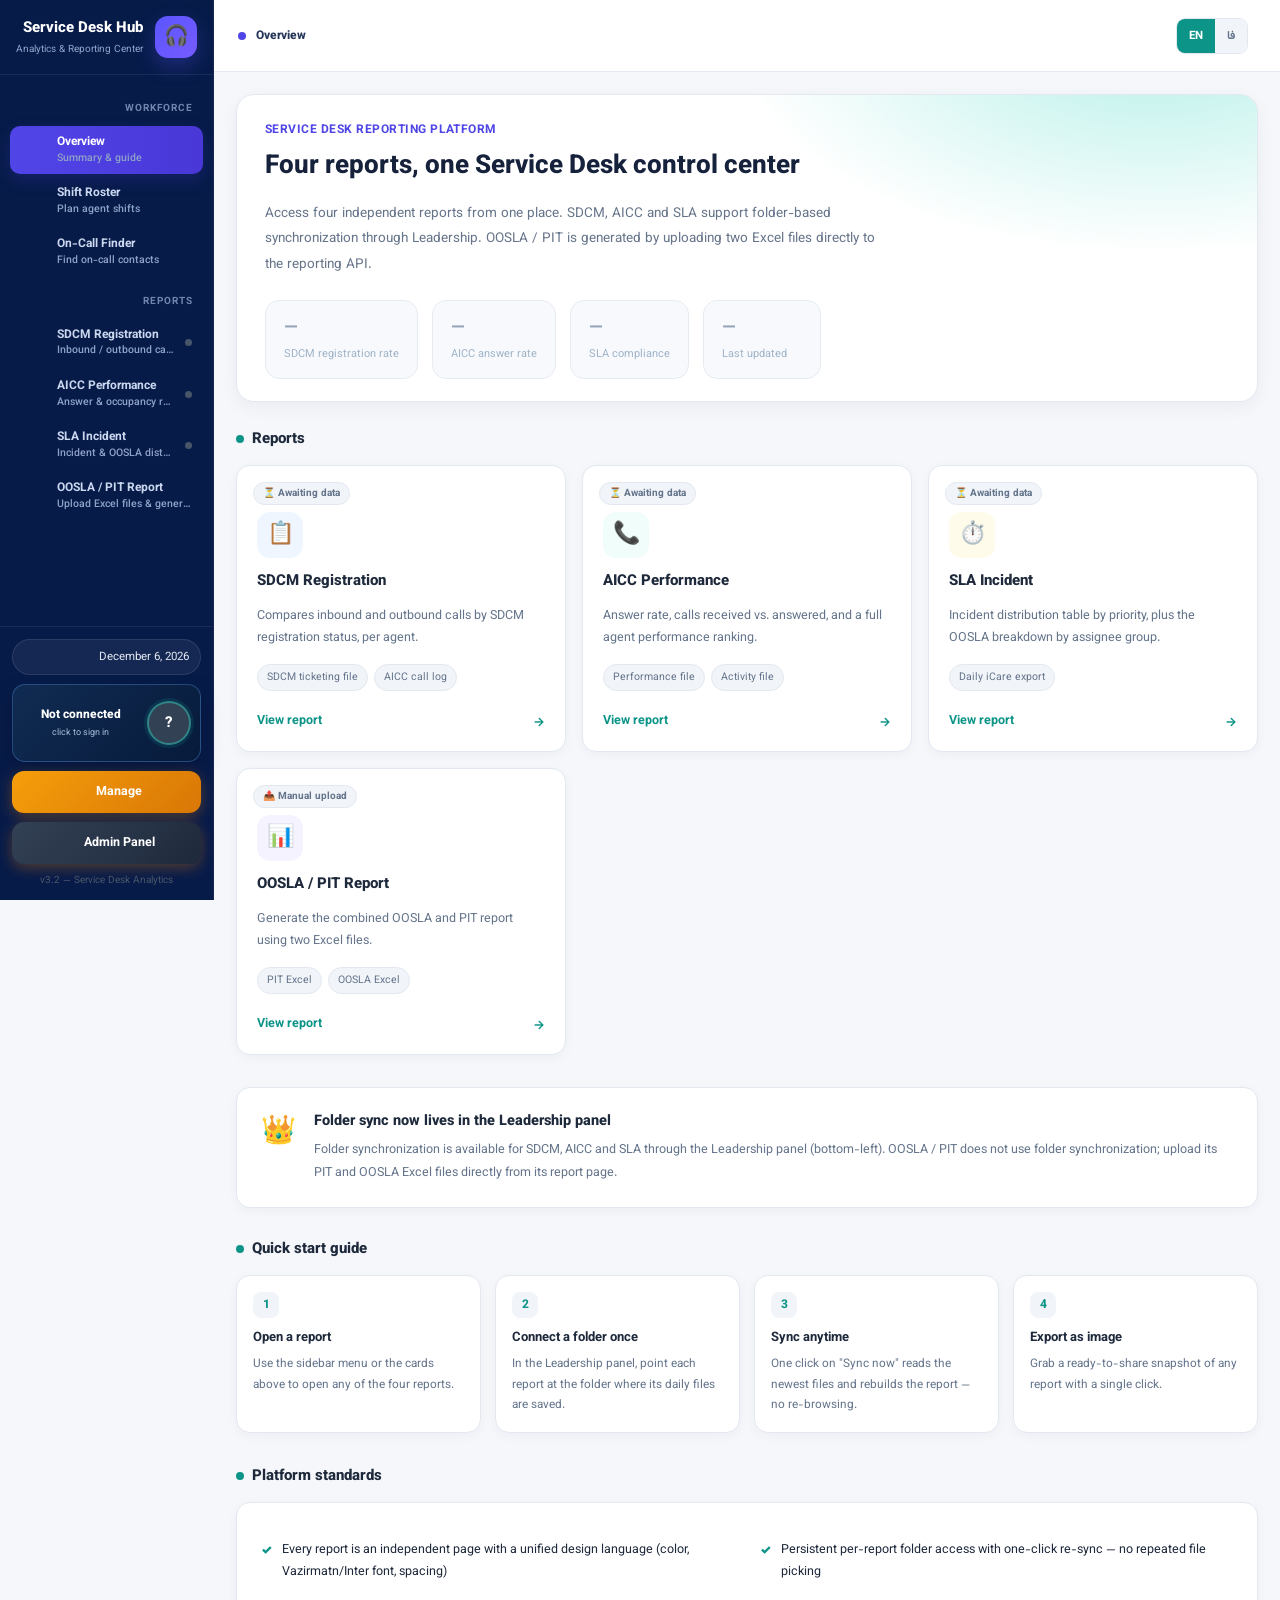
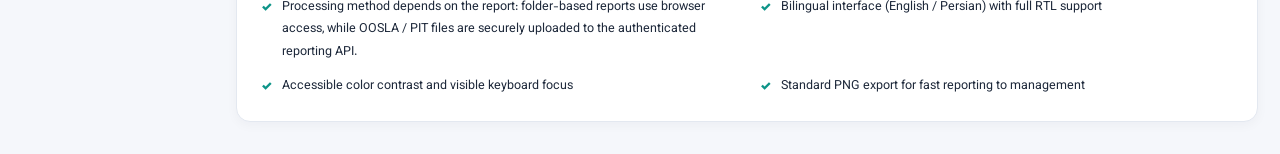
==== commit 4f3e6ead: "feat: enhance service desk dashboard UI and shared design system" ====
--- a/public/dashboard/index.html
+++ b/public/dashboard/index.html
@@ -13,13 +13,7 @@
 <noscript><link rel="stylesheet" href="https://fonts.googleapis.com/css2?family=Vazirmatn:wght@400;500;600;700;800;900&family=Inter:wght@400;500;600;700;800&display=swap"></noscript>
 <link rel="stylesheet" href="shared/tokens.css">
 <style>
-  :root{
-    --bg:#FFFFFF; --panel:#FFFFFF; --panel-alt:#F1F4F9; --border:#E3E8F0;
-    --text:#1E293B; --muted:#64748B; --teal:#0D9488; --teal-dark:#0B7A70; --amber:#D97706; --red:#DC2626; --blue:#2563EB;
-    --shadow: 0 1px 2px rgba(15,23,42,0.04), 0 2px 8px rgba(15,23,42,0.05);
-    --shadow-lg: 0 8px 24px rgba(15,23,42,0.10), 0 2px 6px rgba(15,23,42,0.06);
-    --sidebar-w: 272px; --topbar-h: 68px;
-  }
+
   *{ box-sizing:border-box; }
   html,body{ height:100%; }
   body{ margin:0; background:var(--panel-alt); color:var(--text); font-family:'Vazirmatn','Inter','Segoe UI',sans-serif; -webkit-font-smoothing:antialiased; }
@@ -56,12 +50,12 @@
   .lead-btn:hover{ transform:translateY(-1px); }
   .lead-btn.unlocked{ background:linear-gradient(135deg,#14B8A6,#0D9488); box-shadow:0 4px 14px rgba(13,148,136,0.35); }
   .version{ font-size:10px; color:#4B5768; text-align:center; }
-  .sdw-user-profile{ display:flex; align-items:center; gap:9px; background:rgba(255,255,255,0.05); border:1px solid rgba(255,255,255,0.1); border-radius:12px; padding:9px 10px; }
-  .sdw-up-avatar{ width:32px; height:32px; border-radius:50%; background:linear-gradient(135deg,var(--teal),#14B8A6); color:#fff; font-size:12px; font-weight:800; display:flex; align-items:center; justify-content:center; flex-shrink:0; text-transform:uppercase; }
+  .sdw-user-profile{display:flex;align-items:center;gap:12px;background:linear-gradient(135deg,#102b52,#071b3b);border:1px solid rgba(96,165,250,.32);border-radius:16px;padding:14px 12px;min-height:94px;box-shadow:0 8px 22px rgba(0,0,0,.2);}
+  .sdw-up-avatar{width:62px;height:62px;border-radius:50%;background:linear-gradient(145deg,#20d6c3,#079b91);border:3px solid rgba(45,212,191,.45);box-shadow:0 0 0 6px rgba(20,184,166,.12);color:#fff;font-size:20px;font-weight:800;display:flex;align-items:center;justify-content:center;flex-shrink:0;text-transform:uppercase;}
   .sdw-up-avatar.offline{ background:#334155; }
   .sdw-up-meta{ flex:1; min-width:0; }
-  .sdw-up-meta b{ display:block; font-size:12px; color:#fff; font-weight:700; white-space:nowrap; overflow:hidden; text-overflow:ellipsis; }
-  .sdw-up-meta span{ display:block; font-size:10px; color:#8CA0B3; }
+  .sdw-up-meta b{display:block;font-size:14px;color:#fff;font-weight:800;white-space:nowrap;overflow:hidden;text-overflow:ellipsis;}
+  .sdw-up-meta span{display:block;font-size:11px;color:#a9bfdc;margin-top:4px;}
   .sdw-up-action{ background:transparent; border:none; color:#8CA0B3; font-size:11px; font-weight:700; cursor:pointer; padding:4px 6px; }
   .sdw-up-action:hover{ color:#fff; }
   .sidebar-close{ display:none; margin-inline-start:auto; background:rgba(255,255,255,0.08); border:1px solid rgba(255,255,255,0.14); color:#fff; border-radius:8px; width:28px; height:28px; cursor:pointer; }
@@ -258,6 +252,44 @@
   .jalali-select-row input{ width:64px !important; text-align:center !important; }
 
 /* === Visual refresh only: preserve HUB markup, tabs, iframes and existing logic === */
+/* HUB sidebar on the left */
+
+/* Lucide sidebar icon alignment */
+.sidebar .nav-item{
+  direction:ltr!important;
+  text-align:left!important;
+  gap:12px!important;
+}
+.sidebar .nav-icon{
+  width:24px!important;
+  min-width:24px!important;
+  height:24px!important;
+  display:flex!important;
+  align-items:center!important;
+  justify-content:center!important;
+  color:#aebfe0!important;
+}
+.sidebar .nav-icon svg{
+  width:19px!important;
+  height:19px!important;
+  stroke-width:1.8!important;
+}
+.sidebar .nav-label{
+  direction:ltr!important;
+  text-align:left!important;
+}
+.sidebar .nav-item.active .nav-icon{
+  color:#ffffff!important;
+}
+
+.shell{direction:ltr!important;}
+.sidebar{direction:rtl!important;}
+.main{direction:rtl!important;}
+@media(max-width:900px){
+  .sidebar{left:0!important;right:auto!important;transform:translateX(-100%)!important;box-shadow:10px 0 30px rgba(0,0,0,.25)!important;}
+  .sidebar.open{transform:translateX(0)!important;}
+}
+
 :root{--hub-sidebar:214px;--hub-bg:#f5f7fb;--hub-indigo:#4f46e5;--hub-navy:#071b49;}
 html,body{background:var(--hub-bg)!important;}
 .shell{background:var(--hub-bg)!important;min-height:100vh;}
@@ -307,6 +339,142 @@
   .opit-status{font-size:12px;color:var(--muted);line-height:1.7}
   @media(max-width:650px){.opit-upload-grid{grid-template-columns:1fr}.opit-panel{padding:16px}}
 
+
+/* Sidebar footer refinement */
+.sidebar-footer{gap:9px!important;padding:12px!important}
+.date-chip{width:100%!important;min-height:36px!important;box-sizing:border-box!important;display:flex!important;align-items:center!important;justify-content:space-between!important;direction:ltr!important;padding:7px 11px!important}
+.date-chip i{width:17px!important;height:17px!important;flex:0 0 17px!important}
+.lead-btn{width:100%!important;height:42px!important;min-height:42px!important;box-sizing:border-box!important;padding:0 14px!important;display:flex!important;flex-direction:row!important;direction:ltr!important;align-items:center!important;justify-content:center!important;gap:8px!important;font-size:12.5px!important;line-height:1!important}
+.lead-btn i{width:17px!important;height:17px!important;flex:0 0 17px!important}
+.sdw-user-profile{width:100%!important;min-height:94px!important;box-sizing:border-box!important;direction:rtl!important;gap:12px!important;padding:12px!important}
+.sdw-up-meta{min-width:0!important;flex:1 1 auto!important}
+.sdw-up-action{width:42px!important;height:42px!important;min-width:42px!important;flex:0 0 42px!important;display:flex!important;align-items:center!important;justify-content:center!important;padding:0!important;border:1px solid rgba(255,255,255,.16)!important;border-radius:8px!important;background:rgba(255,255,255,.09)!important;color:#fff!important;cursor:pointer!important}
+.sdw-up-action i{width:21px!important;height:21px!important}
+.version{margin-top:1px!important;line-height:1.4!important}
+
+
+/* Compact HUB profile */
+.sdw-user-profile{
+  min-height:70px!important;
+  height:70px!important;
+  padding:7px 8px!important;
+  gap:8px!important;
+  border-radius:13px!important;
+}
+.sdw-up-avatar{
+  width:44px!important;
+  height:44px!important;
+  min-width:44px!important;
+  font-size:15px!important;
+  border-width:2px!important;
+  box-shadow:0 0 0 3px rgba(20,184,166,.10)!important;
+}
+.sdw-up-meta b{font-size:12px!important}
+.sdw-up-meta span{font-size:9px!important;margin-top:2px!important}
+.sdw-up-action{
+  width:32px!important;
+  height:32px!important;
+  min-width:32px!important;
+  flex-basis:32px!important;
+  border-radius:7px!important;
+}
+.sdw-up-action i{width:16px!important;height:16px!important}
+
+
+/* Final compact profile layout */
+.sdw-user-profile{
+  height:76px!important;min-height:76px!important;
+  padding:7px 8px!important;gap:9px!important;
+  border-radius:13px!important;direction:rtl!important;
+  display:flex!important;align-items:center!important;
+}
+.sdw-up-avatar{
+  width:42px!important;height:42px!important;min-width:42px!important;
+  font-size:14px!important;border-width:2px!important;
+  box-shadow:0 0 0 3px rgba(20,184,166,.12)!important;
+}
+.sdw-up-meta{flex:1!important;min-width:0!important;text-align:center!important}
+.sdw-up-meta b{font-size:11px!important;line-height:16px!important}
+.sdw-up-meta .sdw-up-role{font-size:9px!important;color:#a9bfdc!important;margin-top:1px!important}
+.sdw-up-meta .sdw-up-status{display:flex!important;align-items:center!important;justify-content:center!important;gap:4px!important;font-size:9px!important;color:#9eead5!important;margin-top:3px!important}
+.sdw-up-status i{width:6px;height:6px;border-radius:50%;background:#34e6a0;display:inline-block}
+.sdw-up-action{width:32px!important;height:32px!important;min-width:32px!important;flex:0 0 32px!important;border-radius:7px!important}
+.sdw-up-action i{width:16px!important;height:16px!important}
+
+
+/* Final profile sizing */
+.sdw-user-profile{
+  width:100%!important;
+  height:78px!important;
+  min-height:78px!important;
+  padding:8px 9px!important;
+  gap:8px!important;
+  box-sizing:border-box!important;
+  border-radius:13px!important;
+  overflow:hidden!important;
+}
+.sdw-up-avatar{
+  width:44px!important;height:44px!important;min-width:44px!important;
+  font-size:15px!important;
+}
+.sdw-up-meta{flex:1 1 0!important;min-width:0!important;text-align:center!important}
+.sdw-up-meta b{font-size:12px!important;line-height:18px!important}
+.sdw-up-meta .sdw-up-role{font-size:10px!important;line-height:14px!important}
+.sdw-up-meta .sdw-up-status{font-size:10px!important;line-height:14px!important;margin-top:2px!important}
+.sdw-up-action{
+  width:34px!important;height:34px!important;min-width:34px!important;
+  flex:0 0 34px!important;border-radius:8px!important;
+}
+.sdw-up-action i{width:18px!important;height:18px!important}
+
+
+
+/* Language-aware HUB overview alignment */
+html[dir="ltr"] .main,
+html[dir="ltr"] .main .content,
+html[dir="ltr"] #tab-overview,
+html[dir="ltr"] #tab-overview .hero,
+html[dir="ltr"] #tab-overview .hero-eyebrow,
+html[dir="ltr"] #tab-overview .hero h1,
+html[dir="ltr"] #tab-overview .hero p,
+html[dir="ltr"] #tab-overview .section-title,
+html[dir="ltr"] #tab-overview .report-card,
+html[dir="ltr"] #tab-overview .rc-title,
+html[dir="ltr"] #tab-overview .rc-desc,
+html[dir="ltr"] #tab-overview .rc-meta,
+html[dir="ltr"] #tab-overview .rc-cta {
+  direction: ltr !important;
+  text-align: left !important;
+}
+
+html[dir="rtl"] .main,
+html[dir="rtl"] .main .content,
+html[dir="rtl"] #tab-overview,
+html[dir="rtl"] #tab-overview .hero,
+html[dir="rtl"] #tab-overview .hero-eyebrow,
+html[dir="rtl"] #tab-overview .hero h1,
+html[dir="rtl"] #tab-overview .hero p,
+html[dir="rtl"] #tab-overview .section-title,
+html[dir="rtl"] #tab-overview .report-card,
+html[dir="rtl"] #tab-overview .rc-title,
+html[dir="rtl"] #tab-overview .rc-desc,
+html[dir="rtl"] #tab-overview .rc-meta,
+html[dir="rtl"] #tab-overview .rc-cta {
+  direction: rtl !important;
+  text-align: right !important;
+}
+
+
+/* English report card spacing and arrow direction */
+html[dir="ltr"] #tab-overview .report-card .rc-badge + .rc-icon {
+  margin-top: 26px !important;
+}
+
+html[dir="ltr"] #tab-overview .rc-cta span:last-child {
+  display: inline-block;
+  transform: rotate(180deg);
+}
+
 </style>
 </head>
 <body>
@@ -327,47 +495,52 @@
       <div class="nav-group-label" data-i18n="navGroupWorkforce">Workforce</div>
 
       <button class="nav-item active" data-tab="overview">
-        <span class="nav-icon">🏠</span>
+        <span class="nav-icon"><i data-lucide="layout-dashboard"></i></span>
         <span class="nav-label"><b data-i18n="navOverview">Overview</b><small data-i18n="navOverviewSub">Summary & guide</small></span>
       </button>
 
       <button class="nav-item" data-tab="roster">
-        <span class="nav-icon">🗓️</span>
+        <span class="nav-icon"><i data-lucide="calendar-days"></i></span>
         <span class="nav-label"><b data-i18n="navRoster">Shift Roster</b><small data-i18n="navRosterSub">Plan agent shifts</small></span>
       </button>
 
+      <button class="nav-item" data-tab="oncall">
+        <span class="nav-icon"><i data-lucide="phone-call"></i></span>
+        <span class="nav-label"><b data-i18n="navOncall">On-Call Finder</b><small data-i18n="navOncallSub">Find on-call contacts</small></span>
+      </button>
+
       <div class="nav-group-label" data-i18n="navGroupReports">Reports</div>
 
       <button class="nav-item" data-tab="sdcm">
-        <span class="nav-icon">📋</span>
+        <span class="nav-icon"><i data-lucide="clipboard-list"></i></span>
         <span class="nav-label"><b data-i18n="navSdcm">SDCM Registration</b><small data-i18n="navSdcmSub">Inbound / outbound calls</small></span>
         <span class="nav-dot" id="nav-dot-sdcm"></span>
       </button>
 
       <button class="nav-item" data-tab="aicc">
-        <span class="nav-icon">📞</span>
+        <span class="nav-icon"><i data-lucide="phone"></i></span>
         <span class="nav-label"><b data-i18n="navAicc">AICC Performance</b><small data-i18n="navAiccSub">Answer & occupancy rate</small></span>
         <span class="nav-dot" id="nav-dot-aicc"></span>
       </button>
 
       <button class="nav-item" data-tab="sla">
-        <span class="nav-icon">⏱️</span>
+        <span class="nav-icon"><i data-lucide="timer"></i></span>
         <span class="nav-label"><b data-i18n="navSla">SLA Incident</b><small data-i18n="navSlaSub">Incident & OOSLA distribution</small></span>
         <span class="nav-dot" id="nav-dot-sla"></span>
       </button>
 
       <button class="nav-item" data-tab="oosla-pit">
-        <span class="nav-icon">📊</span>
+        <span class="nav-icon"><i data-lucide="chart-column"></i></span>
         <span class="nav-label"><b data-i18n="navOoslaPit">OOSLA / PIT Report</b><small data-i18n="navOoslaPitSub">Upload Excel files & generate</small></span>
       </button>
 
     </nav>
 
     <div class="sidebar-footer">
-      <div class="date-chip">📅 <span id="today-str">—</span></div>
+      <div class="date-chip"><i data-lucide="calendar-days"></i><span id="today-str">—</span></div>
       <div class="sdw-user-profile" id="sdwUserProfile"></div>
-      <button class="lead-btn" id="manageBtn" style="display:none; align-items:center; justify-content:center; gap:6px;">🔧 Manage</button>
-      <a href="admin-panel.html" id="adminPanelLink" class="lead-btn" style="display:none; background:linear-gradient(135deg,#334155,#1E293B); text-decoration:none; align-items:center; justify-content:center; gap:6px;">⚙️ Admin Panel</a>
+      <button class="lead-btn" id="manageBtn" style="display:none; align-items:center; justify-content:center; gap:6px;"><i data-lucide="wrench"></i><span>Manage</span></button>
+      <a href="admin-panel.html" id="adminPanelLink" class="lead-btn" style="display:none; background:linear-gradient(135deg,#334155,#1E293B); text-decoration:none; align-items:center; justify-content:center; gap:6px;"><i data-lucide="shield-check"></i><span>Admin Panel</span></a>
       <div class="version">v3.2 — Service Desk Analytics</div>
     </div>
   </aside>
@@ -581,6 +754,22 @@
         </div>
         <div class="frame-wrap" id="frame-roster">
           <iframe id="iframe-roster" data-src="Shift_Roster.html?mode=view" title="Shift Roster"></iframe>
+        </div>
+      </div>
+
+      <div class="tab-panel" id="tab-oncall">
+        <div class="frame-head">
+          <div class="frame-head-text">
+            <h2>📟 On-Call Finder</h2>
+            <p>Find on-call contacts, upload schedules and manage upload history.</p>
+          </div>
+          <div class="frame-actions">
+            <button class="tbtn" data-fullscreen="frame-oncall">⛶ Fullscreen</button>
+            <a class="tbtn" href="oncall/index.html" target="_blank" rel="noopener">↗ Open in new tab</a>
+          </div>
+        </div>
+        <div class="frame-wrap" id="frame-oncall">
+          <iframe id="iframe-oncall" data-src="oncall/index.html" title="On-Call Finder"></iframe>
         </div>
       </div>
 
@@ -603,6 +792,8 @@
 
 <div class="toast" id="toast" style="position:fixed; bottom:24px; left:50%; transform:translateX(-50%); background:#0F172A; color:#fff; padding:10px 18px; border-radius:10px; font-size:12.5px; opacity:0; pointer-events:none; transition:opacity .25s; z-index:300;"></div>
 
+<script src="/assets/vendor/lucide.min.js"></script>
+<script src="/assets/icons/init.js"></script>
 <script>
 /* =========================================================================
    I18N
@@ -627,6 +818,7 @@
     opitSuccess:"Report generated successfully. Your download should start shortly.",
     opitGenericError:"An error occurred while generating the report.",
     navGroupTeam:"Team", navRoster:"Shift Roster", navRosterSub:"Plan agent shifts",
+    navOncall:"On-Call Finder", navOncallSub:"Find on-call contacts",
     leadBtnLocked:"Leadership", leadBtnUnlocked:"Leadership (unlocked)",
     heroEyebrow:"Service Desk Reporting Platform",
     heroTitle:"Four reports, one Service Desk control center",
@@ -703,6 +895,7 @@
     opitSuccess:"گزارش با موفقیت تولید شد. دانلود فایل به‌زودی آغاز می‌شود.",
     opitGenericError:"هنگام تولید گزارش خطایی رخ داد.",
     navGroupTeam:"تیم", navRoster:"راستر شیفت", navRosterSub:"چیدمان شیفت پرسنل",
+    navOncall:"آن‌کال", navOncallSub:"جستجوی اطلاعات آن‌کال",
     leadBtnLocked:"لیدرشیپ", leadBtnUnlocked:"لیدرشیپ (باز)",
     heroEyebrow:"پلتفرم گزارش‌گیری سرویس دسک",
     heroTitle:"چهار گزارش مستقل، یک مرکز کنترل سرویس دسک",
@@ -767,6 +960,7 @@
 
 function applyI18n(){
   document.documentElement.setAttribute('lang', currentLang);
+  document.documentElement.setAttribute('dir', currentLang === 'fa' ? 'rtl' : 'ltr');
   document.querySelectorAll('[data-i18n]').forEach(el=>{ el.textContent = t(el.getAttribute('data-i18n')); });
   document.querySelectorAll('[data-i18n-placeholder]').forEach(el=>{ el.setAttribute('placeholder', t(el.getAttribute('data-i18n-placeholder'))); });
   document.getElementById('langEnBtn').classList.toggle('active', currentLang==='en');
@@ -795,7 +989,7 @@
 const cards=document.querySelectorAll('.report-card');
 const panels=document.querySelectorAll('.tab-panel');
 const crumbTitle=document.getElementById('crumb-title');
-const TAB_I18N_KEY={ overview:'navOverview', sdcm:'navSdcm', aicc:'navAicc', sla:'navSla', 'oosla-pit':'navOoslaPit', roster:'navRoster' };
+const TAB_I18N_KEY={ overview:'navOverview', sdcm:'navSdcm', aicc:'navAicc', sla:'navSla', 'oosla-pit':'navOoslaPit', roster:'navRoster', oncall:'navOncall' };
 let currentTab='overview';
 
 function ensureIframeLoaded(tab){
@@ -1082,8 +1276,9 @@
   const t = sdwGetTokenObj();
   if (t){
     el.innerHTML = `<div class="sdw-up-avatar">${sdwInitials(t.username)}</div>
-      <div class="sdw-up-meta"><b>${t.username||'—'}</b><span>${t.role||'user'} · <span style="color:#2DD4BF;">●</span> online</span></div>
-      <button class="sdw-up-action" id="sdwLogoutBtn" title="Disconnect">⏻</button>`;
+      <div class="sdw-up-meta"><b>${t.username||'—'}</b><span class="sdw-up-role">${t.role||'user'}</span><span class="sdw-up-status"><i></i> Online</span></div>
+      <button class="sdw-up-action" id="sdwLogoutBtn" aria-label="Disconnect"><i data-lucide="log-out"></i></button>`;
+    window.initHubIcons?.(el);
     document.getElementById('sdwLogoutBtn').addEventListener('click', ()=>{ sdwClearToken(); renderUserProfile(); updateManageButtonVisibility(); });
   } else {
     el.innerHTML = `<div class="sdw-up-avatar offline">?</div>
--- a/public/dashboard/shared/tokens.css
+++ b/public/dashboard/shared/tokens.css
@@ -0,0 +1,52 @@
+/* =========================================
+   Service Desk Hub — Shared Design Tokens
+   ========================================= */
+
+:root {
+
+  /* Core Colors */
+  --bg: #FFFFFF;
+  --panel: #FFFFFF;
+  --panel-alt: #F1F4F9;
+  --border: #E3E8F0;
+
+  /* Typography */
+  --text: #1E293B;
+  --muted: #64748B;
+
+  /* Brand Colors */
+  --teal: #0D9488;
+  --teal-dark: #0B7A70;
+  --primary: var(--teal);
+  --primary-dark: var(--teal-dark);
+
+  /* Semantic Colors */
+  --red: #DC2626;
+  --amber: #D97706;
+  --blue: #2563EB;
+
+  /* Shadows */
+  --shadow: 0 1px 2px rgba(15,23,42,.04),
+            0 2px 8px rgba(15,23,42,.05);
+
+  --shadow-lg: 0 8px 24px rgba(15,23,42,.10),
+               0 2px 6px rgba(15,23,42,.06);
+
+  /* Layout */
+  --sidebar-w: 272px;
+  --topbar-h: 68px;
+
+  /* HUB Module */
+  --hub-bg: #f5f7fb;
+  --hub-sidebar: 214px;
+  --hub-indigo: #4f46e5;
+  --hub-navy: #071b49;
+
+  /* Shift Roster Module */
+  --rc-blue: #2563EB;
+  --rc-blue-bg: #EEF3FF;
+  --rc-holiday: #DC2626;
+  --rc-holiday-bg: #FEF2F2;
+  --rc-today-bg: #ECFDF9;
+
+}
